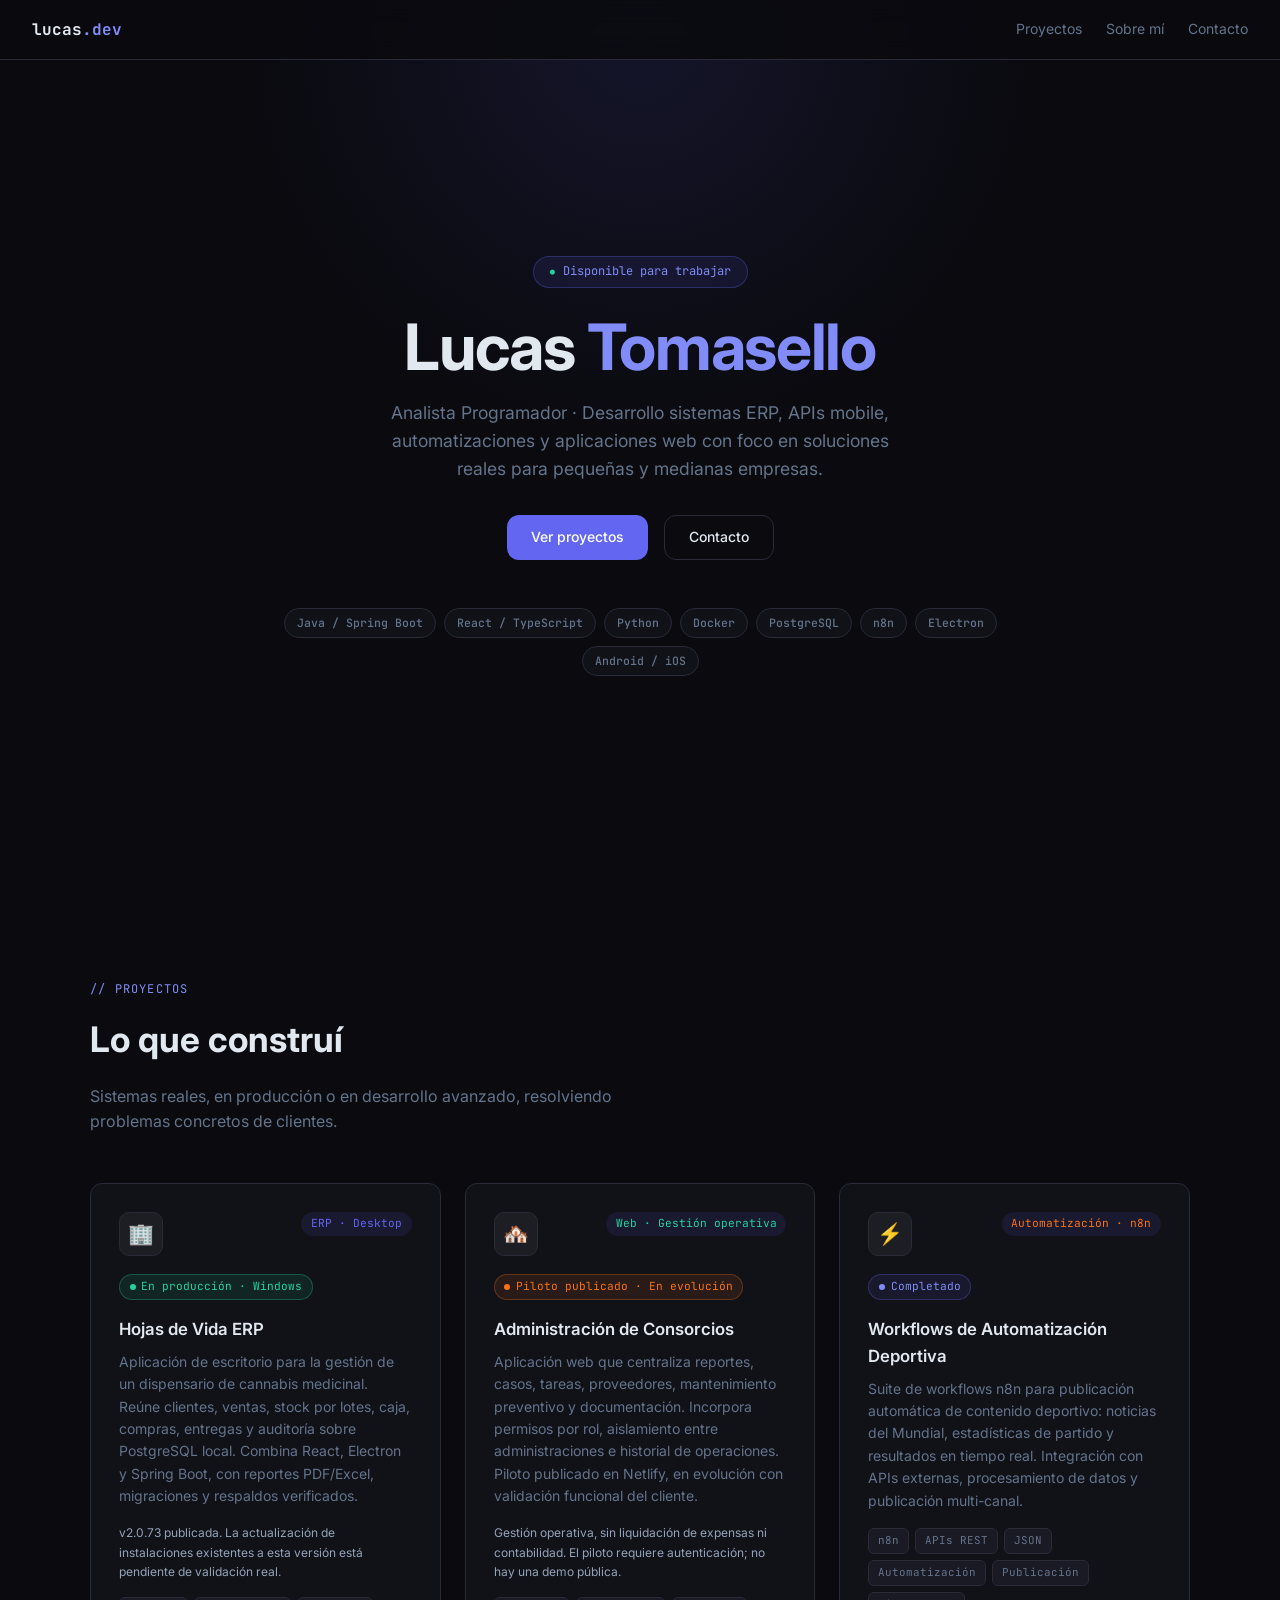
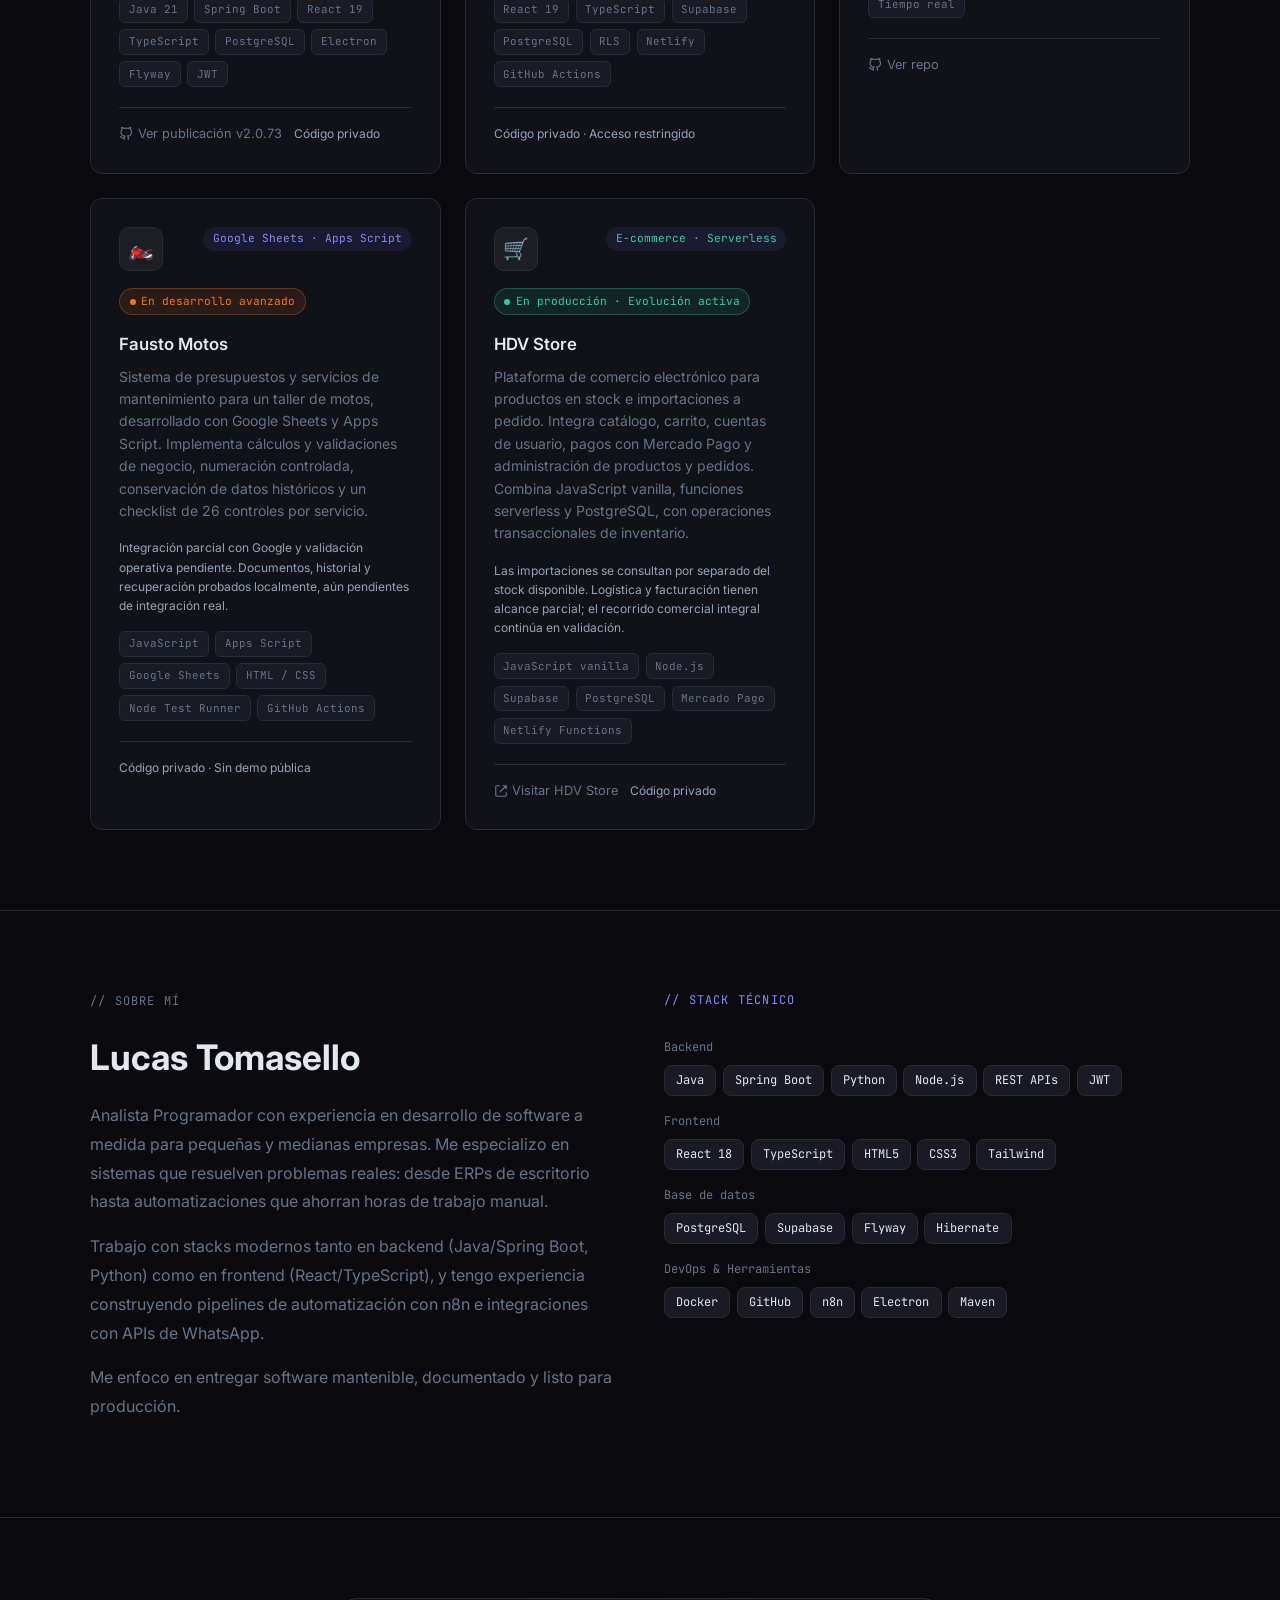
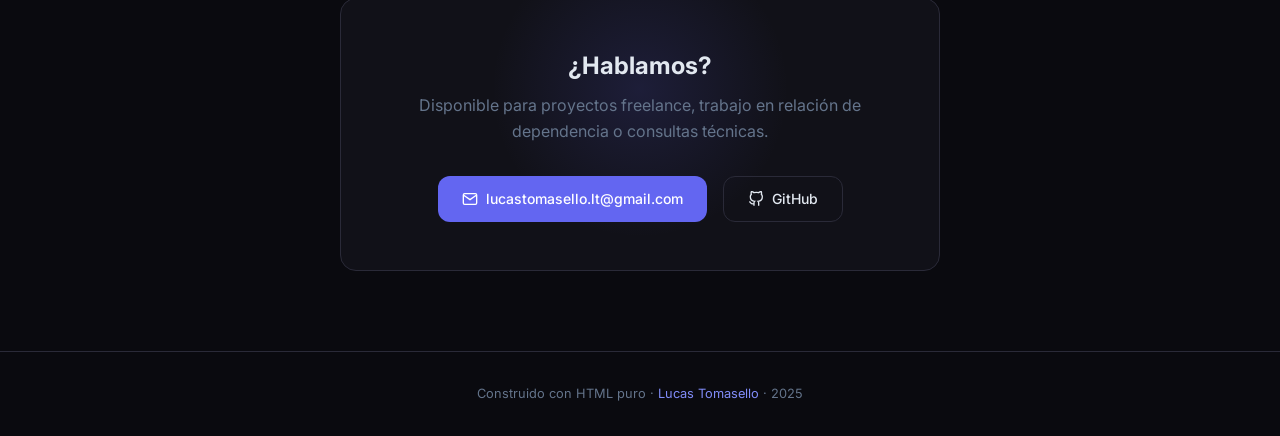
==== index.html @ 6bb8de5a "Conserva el formato de finales de línea del portfolio" ====
<!DOCTYPE html>
<html lang="es">
<head>
  <meta charset="UTF-8" />
  <meta name="viewport" content="width=device-width, initial-scale=1.0" />
  <title>Lucas Tomasello — Analista Programador</title>
  <link rel="preconnect" href="https://fonts.googleapis.com" />
  <link href="https://fonts.googleapis.com/css2?family=Inter:wght@300;400;500;600;700&family=JetBrains+Mono:wght@400;500&display=swap" rel="stylesheet" />
  <style>
    *, *::before, *::after { box-sizing: border-box; margin: 0; padding: 0; }

    :root {
      --bg: #0a0a0f;
      --bg2: #111118;
      --bg3: #1a1a24;
      --border: #2a2a38;
      --accent: #6366f1;
      --accent2: #818cf8;
      --green: #22d3a0;
      --orange: #f97316;
      --pink: #ec4899;
      --text: #e2e8f0;
      --muted: #64748b;
      --radius: 12px;
    }

    html { scroll-behavior: smooth; }

    body {
      font-family: 'Inter', sans-serif;
      background: var(--bg);
      color: var(--text);
      line-height: 1.6;
    }

    nav {
      position: fixed; top: 0; left: 0; right: 0; z-index: 100;
      background: rgba(10, 10, 15, 0.85);
      backdrop-filter: blur(12px);
      border-bottom: 1px solid var(--border);
      padding: 0 2rem;
      height: 60px;
      display: flex; align-items: center; justify-content: space-between;
    }
    .nav-logo { font-weight: 700; font-size: 1rem; color: var(--text); font-family: 'JetBrains Mono', monospace; }
    .nav-logo span { color: var(--accent2); }
    .nav-links { display: flex; gap: 1.5rem; }
    .nav-links a { color: var(--muted); text-decoration: none; font-size: 0.875rem; transition: color .2s; }
    .nav-links a:hover { color: var(--text); }

    .hero {
      min-height: 100vh;
      display: flex; align-items: center; justify-content: center;
      padding: 6rem 2rem 4rem;
      position: relative; overflow: hidden;
    }
    .hero::before {
      content: '';
      position: absolute; top: -40%; left: 50%; transform: translateX(-50%);
      width: 800px; height: 800px;
      background: radial-gradient(circle, rgba(99,102,241,0.12) 0%, transparent 70%);
      pointer-events: none;
    }
    .hero-inner { max-width: 760px; text-align: center; position: relative; }
    .hero-badge {
      display: inline-flex; align-items: center; gap: .5rem;
      background: rgba(99,102,241,0.1); border: 1px solid rgba(99,102,241,0.3);
      padding: .35rem 1rem; border-radius: 99px;
      font-size: .75rem; color: var(--accent2); margin-bottom: 1.5rem;
      font-family: 'JetBrains Mono', monospace;
    }
    .hero-badge::before { content: '●'; color: var(--green); font-size: .5rem; }
    h1 { font-size: clamp(2.5rem, 6vw, 4rem); font-weight: 700; line-height: 1.1; letter-spacing: -0.02em; margin-bottom: 1rem; }
    h1 span { color: var(--accent2); }
    .hero-desc { font-size: 1.1rem; color: var(--muted); max-width: 520px; margin: 0 auto 2rem; }
    .hero-ctas { display: flex; gap: 1rem; justify-content: center; flex-wrap: wrap; }
    .btn {
      display: inline-flex; align-items: center; gap: .5rem;
      padding: .65rem 1.5rem; border-radius: var(--radius);
      font-size: .875rem; font-weight: 500;
      text-decoration: none; transition: all .2s; cursor: pointer; border: none;
    }
    .btn-primary { background: var(--accent); color: #fff; }
    .btn-primary:hover { background: var(--accent2); transform: translateY(-1px); }
    .btn-ghost { background: transparent; color: var(--text); border: 1px solid var(--border); }
    .btn-ghost:hover { border-color: var(--accent); color: var(--accent2); }

    .stack-row { display: flex; flex-wrap: wrap; gap: .5rem; justify-content: center; margin-top: 3rem; }
    .pill {
      padding: .3rem .75rem; border-radius: 99px; font-size: .72rem; font-weight: 500;
      font-family: 'JetBrains Mono', monospace; border: 1px solid var(--border);
      background: var(--bg2); color: var(--muted);
    }

    section { padding: 5rem 2rem; }
    .container { max-width: 1100px; margin: 0 auto; }
    .section-label {
      font-family: 'JetBrains Mono', monospace; font-size: .75rem; color: var(--accent2);
      letter-spacing: .1em; text-transform: uppercase; margin-bottom: .75rem;
    }
    .section-title { font-size: clamp(1.6rem, 3vw, 2.2rem); font-weight: 700; margin-bottom: 1rem; }
    .section-desc { color: var(--muted); max-width: 560px; margin-bottom: 3rem; }

    .projects-grid { display: grid; grid-template-columns: repeat(auto-fill, minmax(320px, 1fr)); gap: 1.5rem; }
    .card {
      background: var(--bg2); border: 1px solid var(--border); border-radius: var(--radius);
      padding: 1.75rem; transition: border-color .2s, transform .2s; position: relative; overflow: hidden;
    }
    .card::before {
      content: ''; position: absolute; top: 0; left: 0; right: 0; height: 2px;
      background: var(--card-color, var(--accent)); opacity: 0; transition: opacity .2s;
    }
    .card:hover { border-color: var(--card-color, var(--accent)); transform: translateY(-2px); }
    .card:hover::before { opacity: 1; }
    .card-header { display: flex; align-items: flex-start; justify-content: space-between; margin-bottom: 1rem; }
    .card-icon {
      width: 44px; height: 44px; border-radius: 10px; display: flex; align-items: center;
      justify-content: center; font-size: 1.3rem; background: rgba(255,255,255,0.05); border: 1px solid var(--border);
    }
    .card-type {
      font-size: .7rem; font-family: 'JetBrains Mono', monospace; color: var(--card-color, var(--accent2));
      background: rgba(99,102,241,0.1); padding: .2rem .6rem; border-radius: 99px;
    }
    .card h3 { font-size: 1.05rem; font-weight: 600; margin-bottom: .5rem; }
    .card p { color: var(--muted); font-size: .875rem; line-height: 1.6; margin-bottom: 1rem; }
    .card-tags { display: flex; flex-wrap: wrap; gap: .4rem; margin-bottom: 1.25rem; }
    .tag {
      font-size: .68rem; padding: .2rem .55rem; border-radius: 6px;
      background: var(--bg3); border: 1px solid var(--border); color: var(--muted); font-family: 'JetBrains Mono', monospace;
    }
    .card-footer { border-top: 1px solid var(--border); padding-top: 1rem; margin-top: auto; display: flex; gap: .75rem; }
    .card-link {
      font-size: .8rem; color: var(--muted); text-decoration: none;
      display: flex; align-items: center; gap: .3rem; transition: color .2s;
    }
    .card-link:hover { color: var(--accent2); }
    .card-link svg { width: 14px; height: 14px; }
    .card-note, .card p.card-note { color: #94a3b8; font-size: .75rem; }
    .card-footer { flex-wrap: wrap; }

    .status {
      display: inline-flex; align-items: center; gap: .35rem; font-size: .7rem;
      font-family: 'JetBrains Mono', monospace; padding: .2rem .6rem; border-radius: 99px; margin-bottom: 1rem;
    }
    .status-dot { width: 6px; height: 6px; border-radius: 50%; }
    .status-prod { background: rgba(34,211,160,0.1); color: var(--green); border: 1px solid rgba(34,211,160,0.3); }
    .status-prod .status-dot { background: var(--green); }
    .status-dev { background: rgba(249,115,22,0.1); color: var(--orange); border: 1px solid rgba(249,115,22,0.3); }
    .status-dev .status-dot { background: var(--orange); }
    .status-done { background: rgba(99,102,241,0.1); color: var(--accent2); border: 1px solid rgba(99,102,241,0.3); }
    .status-done .status-dot { background: var(--accent2); }

    .about-grid { display: grid; grid-template-columns: 1fr 1fr; gap: 3rem; align-items: start; }
    @media (max-width: 640px) { .about-grid { grid-template-columns: 1fr; } }
    .about-text p { color: var(--muted); margin-bottom: 1rem; line-height: 1.8; }
    .skills-list { display: flex; flex-direction: column; gap: 1rem; }
    .skill-group-title { font-size: .75rem; color: var(--muted); font-family: 'JetBrains Mono', monospace; margin-bottom: .5rem; }
    .skill-pills { display: flex; flex-wrap: wrap; gap: .4rem; }
    .skill-pill {
      padding: .3rem .7rem; border-radius: 8px; font-size: .75rem; font-family: 'JetBrains Mono', monospace;
      background: var(--bg3); border: 1px solid var(--border); color: var(--text);
    }

    .contact-box {
      background: var(--bg2); border: 1px solid var(--border); border-radius: 16px; padding: 3rem;
      text-align: center; max-width: 600px; margin: 0 auto; position: relative; overflow: hidden;
    }
    .contact-box::before {
      content: ''; position: absolute; top: -60px; left: 50%; transform: translateX(-50%);
      width: 300px; height: 300px; background: radial-gradient(circle, rgba(99,102,241,0.15) 0%, transparent 70%);
    }
    .contact-box h3 { font-size: 1.5rem; margin-bottom: .5rem; position: relative; }
    .contact-box p { color: var(--muted); margin-bottom: 2rem; position: relative; }
    .contact-links { display: flex; gap: 1rem; justify-content: center; flex-wrap: wrap; position: relative; }

    footer { border-top: 1px solid var(--border); padding: 2rem; text-align: center; color: var(--muted); font-size: .8rem; }
    footer span { color: var(--accent2); }
    .divider { border: none; border-top: 1px solid var(--border); }

    @media (max-width: 640px) {
      .nav-links { display: none; }
      .projects-grid { grid-template-columns: 1fr; }
    }
  </style>
</head>
<body>

<nav>
  <div class="nav-logo">lucas<span>.dev</span></div>
  <div class="nav-links">
    <a href="#proyectos">Proyectos</a>
    <a href="#sobre-mi">Sobre mí</a>
    <a href="#contacto">Contacto</a>
  </div>
</nav>

<section class="hero">
  <div class="hero-inner">
    <div class="hero-badge">Disponible para trabajar</div>
    <h1>Lucas <span>Tomasello</span></h1>
    <p class="hero-desc">
      Analista Programador · Desarrollo sistemas ERP, APIs mobile, automatizaciones y aplicaciones web con foco en soluciones reales para pequeñas y medianas empresas.
    </p>
    <div class="hero-ctas">
      <a href="#proyectos" class="btn btn-primary">Ver proyectos</a>
      <a href="#contacto" class="btn btn-ghost">Contacto</a>
    </div>
    <div class="stack-row">
      <span class="pill">Java / Spring Boot</span>
      <span class="pill">React / TypeScript</span>
      <span class="pill">Python</span>
      <span class="pill">Docker</span>
      <span class="pill">PostgreSQL</span>
      <span class="pill">n8n</span>
      <span class="pill">Electron</span>
      <span class="pill">Android / iOS</span>
    </div>
  </div>
</section>

<section id="proyectos">
  <div class="container">
    <p class="section-label">// proyectos</p>
    <h2 class="section-title">Lo que construí</h2>
    <p class="section-desc">Sistemas reales, en producción o en desarrollo avanzado, resolviendo problemas concretos de clientes.</p>

    <div class="projects-grid">

      <div class="card" style="--card-color: #6366f1;">
        <div class="card-header">
          <div class="card-icon">🏢</div>
          <span class="card-type">ERP · Desktop</span>
        </div>
        <span class="status status-prod"><span class="status-dot"></span>En producción · Windows</span>
        <h3>Hojas de Vida ERP</h3>
        <p>Aplicación de escritorio para la gestión de un dispensario de cannabis medicinal. Reúne clientes, ventas, stock por lotes, caja, compras, entregas y auditoría sobre PostgreSQL local. Combina React, Electron y Spring Boot, con reportes PDF/Excel, migraciones y respaldos verificados.</p>
        <p class="card-note">v2.0.73 publicada. La actualización de instalaciones existentes a esta versión está pendiente de validación real.</p>
        <div class="card-tags">
          <span class="tag">Java 21</span>
          <span class="tag">Spring Boot</span>
          <span class="tag">React 19</span>
          <span class="tag">TypeScript</span>
          <span class="tag">PostgreSQL</span>
          <span class="tag">Electron</span>
          <span class="tag">Flyway</span>
          <span class="tag">JWT</span>
        </div>
        <div class="card-footer">
          <a href="https://github.com/LucasT27/hdv-releases/releases/tag/v2.0.73" target="_blank" rel="noopener noreferrer" class="card-link" aria-label="Ver publicación v2.0.73 de Hojas de Vida ERP">
            <svg viewBox="0 0 24 24" fill="none" stroke="currentColor" stroke-width="2"><path d="M9 19c-5 1.5-5-2.5-7-3m14 6v-3.87a3.37 3.37 0 0 0-.94-2.61c3.14-.35 6.44-1.54 6.44-7A5.44 5.44 0 0 0 20 4.77 5.07 5.07 0 0 0 19.91 1S18.73.65 16 2.48a13.38 13.38 0 0 0-7 0C6.27.65 5.09 1 5.09 1A5.07 5.07 0 0 0 5 4.77a5.44 5.44 0 0 0-1.5 3.78c0 5.42 3.3 6.61 6.44 7A3.37 3.37 0 0 0 9 18.13V22"/></svg>
            Ver publicación v2.0.73
          </a>
          <span class="card-note">Código privado</span>
        </div>
      </div>

      <div class="card" style="--card-color: #22d3a0;">
        <div class="card-header">
          <div class="card-icon">🏘️</div>
          <span class="card-type">Web · Gestión operativa</span>
        </div>
        <span class="status status-dev"><span class="status-dot"></span>Piloto publicado · En evolución</span>
        <h3>Administración de Consorcios</h3>
        <p>Aplicación web que centraliza reportes, casos, tareas, proveedores, mantenimiento preventivo y documentación. Incorpora permisos por rol, aislamiento entre administraciones e historial de operaciones. Piloto publicado en Netlify, en evolución con validación funcional del cliente.</p>
        <p class="card-note">Gestión operativa, sin liquidación de expensas ni contabilidad. El piloto requiere autenticación; no hay una demo pública.</p>
        <div class="card-tags">
          <span class="tag">React 19</span>
          <span class="tag">TypeScript</span>
          <span class="tag">Supabase</span>
          <span class="tag">PostgreSQL</span>
          <span class="tag">RLS</span>
          <span class="tag">Netlify</span>
          <span class="tag">GitHub Actions</span>
        </div>
        <div class="card-footer">
          <span class="card-note">Código privado · Acceso restringido</span>
        </div>
      </div>

      <div class="card" style="--card-color: #f97316;">
        <div class="card-header">
          <div class="card-icon">⚡</div>
          <span class="card-type">Automatización · n8n</span>
        </div>
        <span class="status status-done"><span class="status-dot"></span>Completado</span>
        <h3>Workflows de Automatización Deportiva</h3>
        <p>Suite de workflows n8n para publicación automática de contenido deportivo: noticias del Mundial, estadísticas de partido y resultados en tiempo real. Integración con APIs externas, procesamiento de datos y publicación multi-canal.</p>
        <div class="card-tags">
          <span class="tag">n8n</span>
          <span class="tag">APIs REST</span>
          <span class="tag">JSON</span>
          <span class="tag">Automatización</span>
          <span class="tag">Publicación</span>
          <span class="tag">Tiempo real</span>
        </div>
        <div class="card-footer">
          <a href="https://github.com/LucasT27/n8n-automatizaciones" target="_blank" class="card-link">
            <svg viewBox="0 0 24 24" fill="none" stroke="currentColor" stroke-width="2"><path d="M9 19c-5 1.5-5-2.5-7-3m14 6v-3.87a3.37 3.37 0 0 0-.94-2.61c3.14-.35 6.44-1.54 6.44-7A5.44 5.44 0 0 0 20 4.77 5.07 5.07 0 0 0 19.91 1S18.73.65 16 2.48a13.38 13.38 0 0 0-7 0C6.27.65 5.09 1 5.09 1A5.07 5.07 0 0 0 5 4.77a5.44 5.44 0 0 0-1.5 3.78c0 5.42 3.3 6.61 6.44 7A3.37 3.37 0 0 0 9 18.13V22"/></svg>
            Ver repo
          </a>
        </div>
      </div>

      <div class="card" style="--card-color: #818cf8;">
        <div class="card-header">
          <div class="card-icon">🏍️</div>
          <span class="card-type">Google Sheets · Apps Script</span>
        </div>
        <span class="status status-dev"><span class="status-dot"></span>En desarrollo avanzado</span>
        <h3>Fausto Motos</h3>
        <p>Sistema de presupuestos y servicios de mantenimiento para un taller de motos, desarrollado con Google Sheets y Apps Script. Implementa cálculos y validaciones de negocio, numeración controlada, conservación de datos históricos y un checklist de 26 controles por servicio.</p>
        <p class="card-note">Integración parcial con Google y validación operativa pendiente. Documentos, historial y recuperación probados localmente, aún pendientes de integración real.</p>
        <div class="card-tags">
          <span class="tag">JavaScript</span>
          <span class="tag">Apps Script</span>
          <span class="tag">Google Sheets</span>
          <span class="tag">HTML / CSS</span>
          <span class="tag">Node Test Runner</span>
          <span class="tag">GitHub Actions</span>
        </div>
        <div class="card-footer">
          <span class="card-note">Código privado · Sin demo pública</span>
        </div>
      </div>

      <div class="card" style="--card-color: #22d3a0;">
        <div class="card-header">
          <div class="card-icon">🛒</div>
          <span class="card-type">E-commerce · Serverless</span>
        </div>
        <span class="status status-prod"><span class="status-dot"></span>En producción · Evolución activa</span>
        <h3>HDV Store</h3>
        <p>Plataforma de comercio electrónico para productos en stock e importaciones a pedido. Integra catálogo, carrito, cuentas de usuario, pagos con Mercado Pago y administración de productos y pedidos. Combina JavaScript vanilla, funciones serverless y PostgreSQL, con operaciones transaccionales de inventario.</p>
        <p class="card-note">Las importaciones se consultan por separado del stock disponible. Logística y facturación tienen alcance parcial; el recorrido comercial integral continúa en validación.</p>
        <div class="card-tags">
          <span class="tag">JavaScript vanilla</span>
          <span class="tag">Node.js</span>
          <span class="tag">Supabase</span>
          <span class="tag">PostgreSQL</span>
          <span class="tag">Mercado Pago</span>
          <span class="tag">Netlify Functions</span>
        </div>
        <div class="card-footer">
          <a href="https://hdvstore.com.ar/" target="_blank" rel="noopener noreferrer" class="card-link" aria-label="Visitar el sitio de HDV Store">
            <svg viewBox="0 0 24 24" fill="none" stroke="currentColor" stroke-width="2" aria-hidden="true"><path d="M15 3h6v6M10 14 21 3M21 14v5a2 2 0 0 1-2 2H5a2 2 0 0 1-2-2V5a2 2 0 0 1 2-2h5"/></svg>
            Visitar HDV Store
          </a>
          <span class="card-note">Código privado</span>
        </div>
      </div>

    </div>
  </div>
</section>

<hr class="divider" />

<section id="sobre-mi">
  <div class="container">
    <div class="about-grid">
      <div class="about-text">
        <p class="section-label">// sobre mí</p>
        <h2 class="section-title">Lucas Tomasello</h2>
        <p>Analista Programador con experiencia en desarrollo de software a medida para pequeñas y medianas empresas. Me especializo en sistemas que resuelven problemas reales: desde ERPs de escritorio hasta automatizaciones que ahorran horas de trabajo manual.</p>
        <p>Trabajo con stacks modernos tanto en backend (Java/Spring Boot, Python) como en frontend (React/TypeScript), y tengo experiencia construyendo pipelines de automatización con n8n e integraciones con APIs de WhatsApp.</p>
        <p>Me enfoco en entregar software mantenible, documentado y listo para producción.</p>
      </div>
      <div class="skills-list">
        <p class="section-label">// stack técnico</p>
        <div class="skill-group">
          <p class="skill-group-title">Backend</p>
          <div class="skill-pills">
            <span class="skill-pill">Java</span>
            <span class="skill-pill">Spring Boot</span>
            <span class="skill-pill">Python</span>
            <span class="skill-pill">Node.js</span>
            <span class="skill-pill">REST APIs</span>
            <span class="skill-pill">JWT</span>
          </div>
        </div>
        <div class="skill-group">
          <p class="skill-group-title">Frontend</p>
          <div class="skill-pills">
            <span class="skill-pill">React 18</span>
            <span class="skill-pill">TypeScript</span>
            <span class="skill-pill">HTML5</span>
            <span class="skill-pill">CSS3</span>
            <span class="skill-pill">Tailwind</span>
          </div>
        </div>
        <div class="skill-group">
          <p class="skill-group-title">Base de datos</p>
          <div class="skill-pills">
            <span class="skill-pill">PostgreSQL</span>
            <span class="skill-pill">Supabase</span>
            <span class="skill-pill">Flyway</span>
            <span class="skill-pill">Hibernate</span>
          </div>
        </div>
        <div class="skill-group">
          <p class="skill-group-title">DevOps & Herramientas</p>
          <div class="skill-pills">
            <span class="skill-pill">Docker</span>
            <span class="skill-pill">GitHub</span>
            <span class="skill-pill">n8n</span>
            <span class="skill-pill">Electron</span>
            <span class="skill-pill">Maven</span>
          </div>
        </div>
      </div>
    </div>
  </div>
</section>

<hr class="divider" />

<section id="contacto">
  <div class="container">
    <div class="contact-box">
      <h3>¿Hablamos?</h3>
      <p>Disponible para proyectos freelance, trabajo en relación de dependencia o consultas técnicas.</p>
      <div class="contact-links">
        <a href="mailto:lucastomasello.lt@gmail.com" class="btn btn-primary">
          <svg width="16" height="16" viewBox="0 0 24 24" fill="none" stroke="currentColor" stroke-width="2"><path d="M4 4h16c1.1 0 2 .9 2 2v12c0 1.1-.9 2-2 2H4c-1.1 0-2-.9-2-2V6c0-1.1.9-2 2-2z"/><polyline points="22,6 12,13 2,6"/></svg>
          lucastomasello.lt@gmail.com
        </a>
        <a href="https://github.com/LucasT27" target="_blank" class="btn btn-ghost">
          <svg width="16" height="16" viewBox="0 0 24 24" fill="none" stroke="currentColor" stroke-width="2"><path d="M9 19c-5 1.5-5-2.5-7-3m14 6v-3.87a3.37 3.37 0 0 0-.94-2.61c3.14-.35 6.44-1.54 6.44-7A5.44 5.44 0 0 0 20 4.77 5.07 5.07 0 0 0 19.91 1S18.73.65 16 2.48a13.38 13.38 0 0 0-7 0C6.27.65 5.09 1 5.09 1A5.07 5.07 0 0 0 5 4.77a5.44 5.44 0 0 0-1.5 3.78c0 5.42 3.3 6.61 6.44 7A3.37 3.37 0 0 0 9 18.13V22"/></svg>
          GitHub
        </a>
      </div>
    </div>
  </div>
</section>

<footer>
  <p>Construido con HTML puro · <span>Lucas Tomasello</span> · 2025</p>
</footer>

</body>
</html>
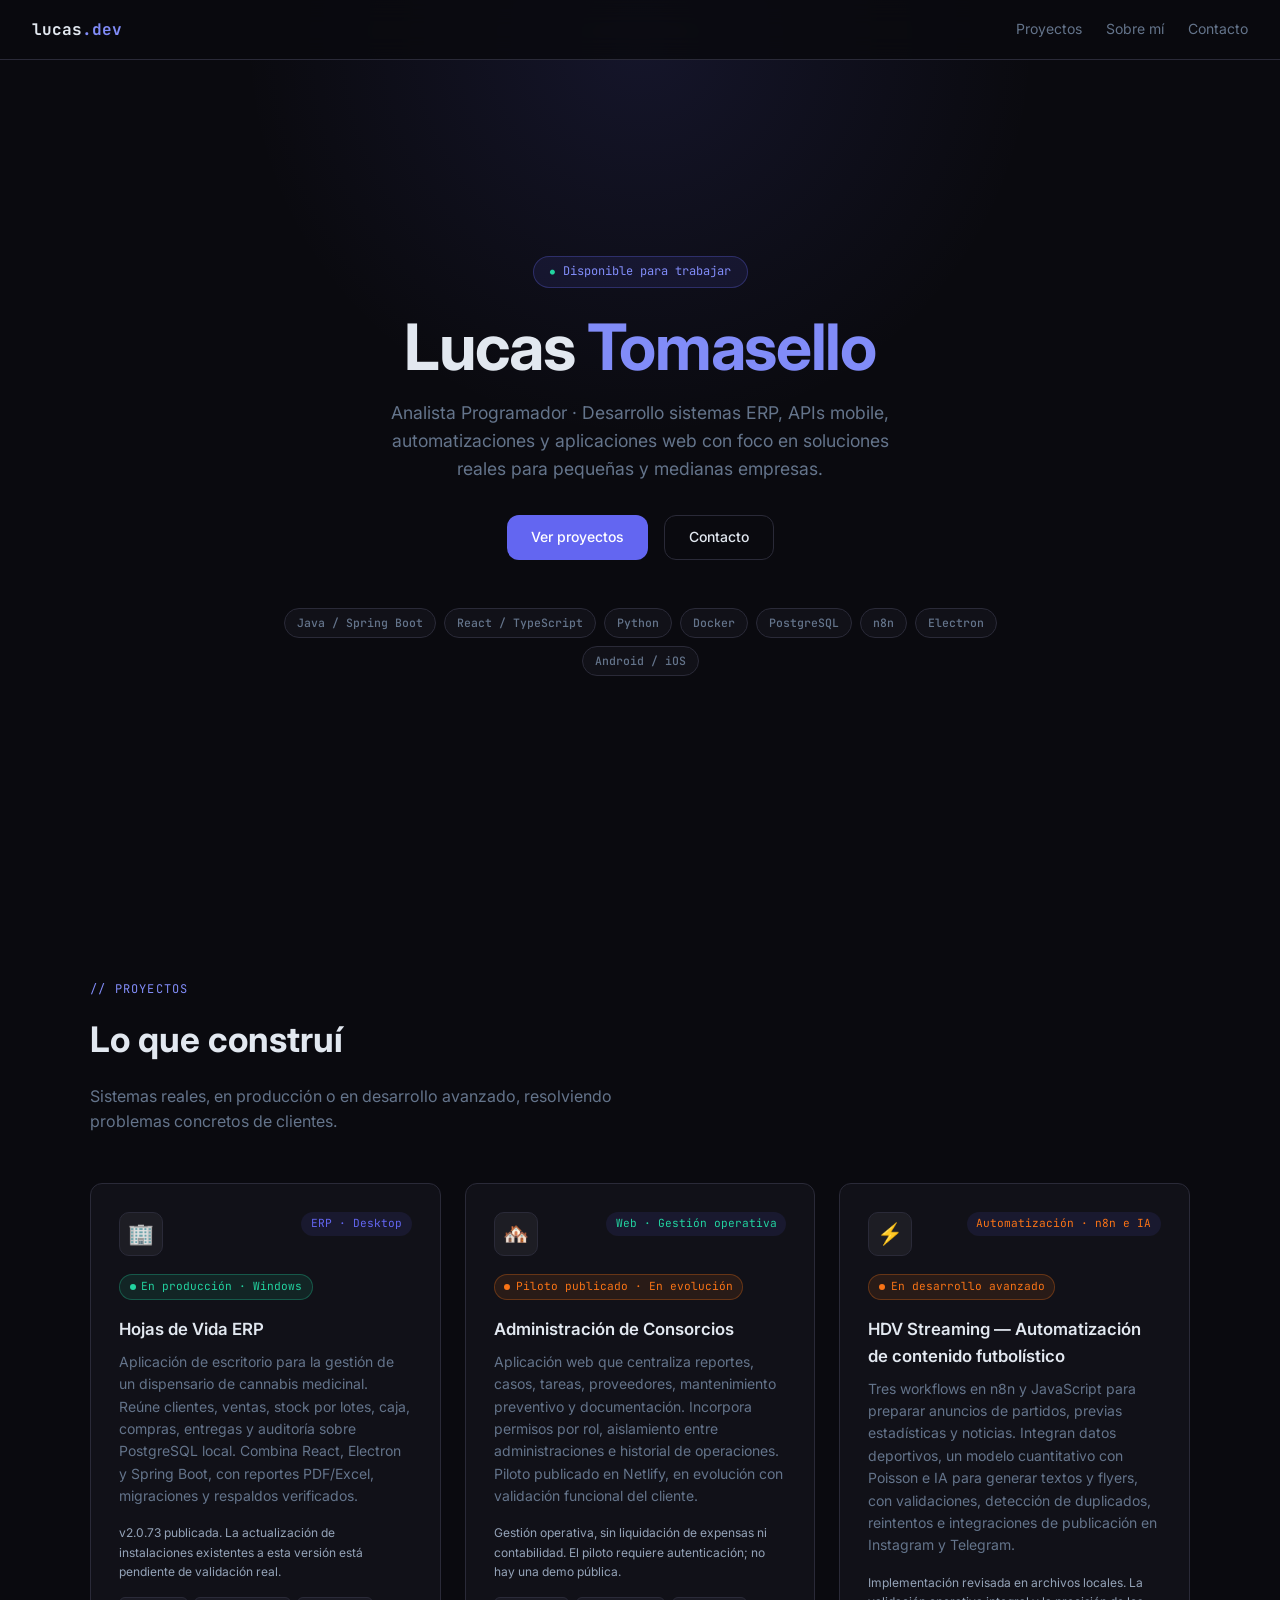
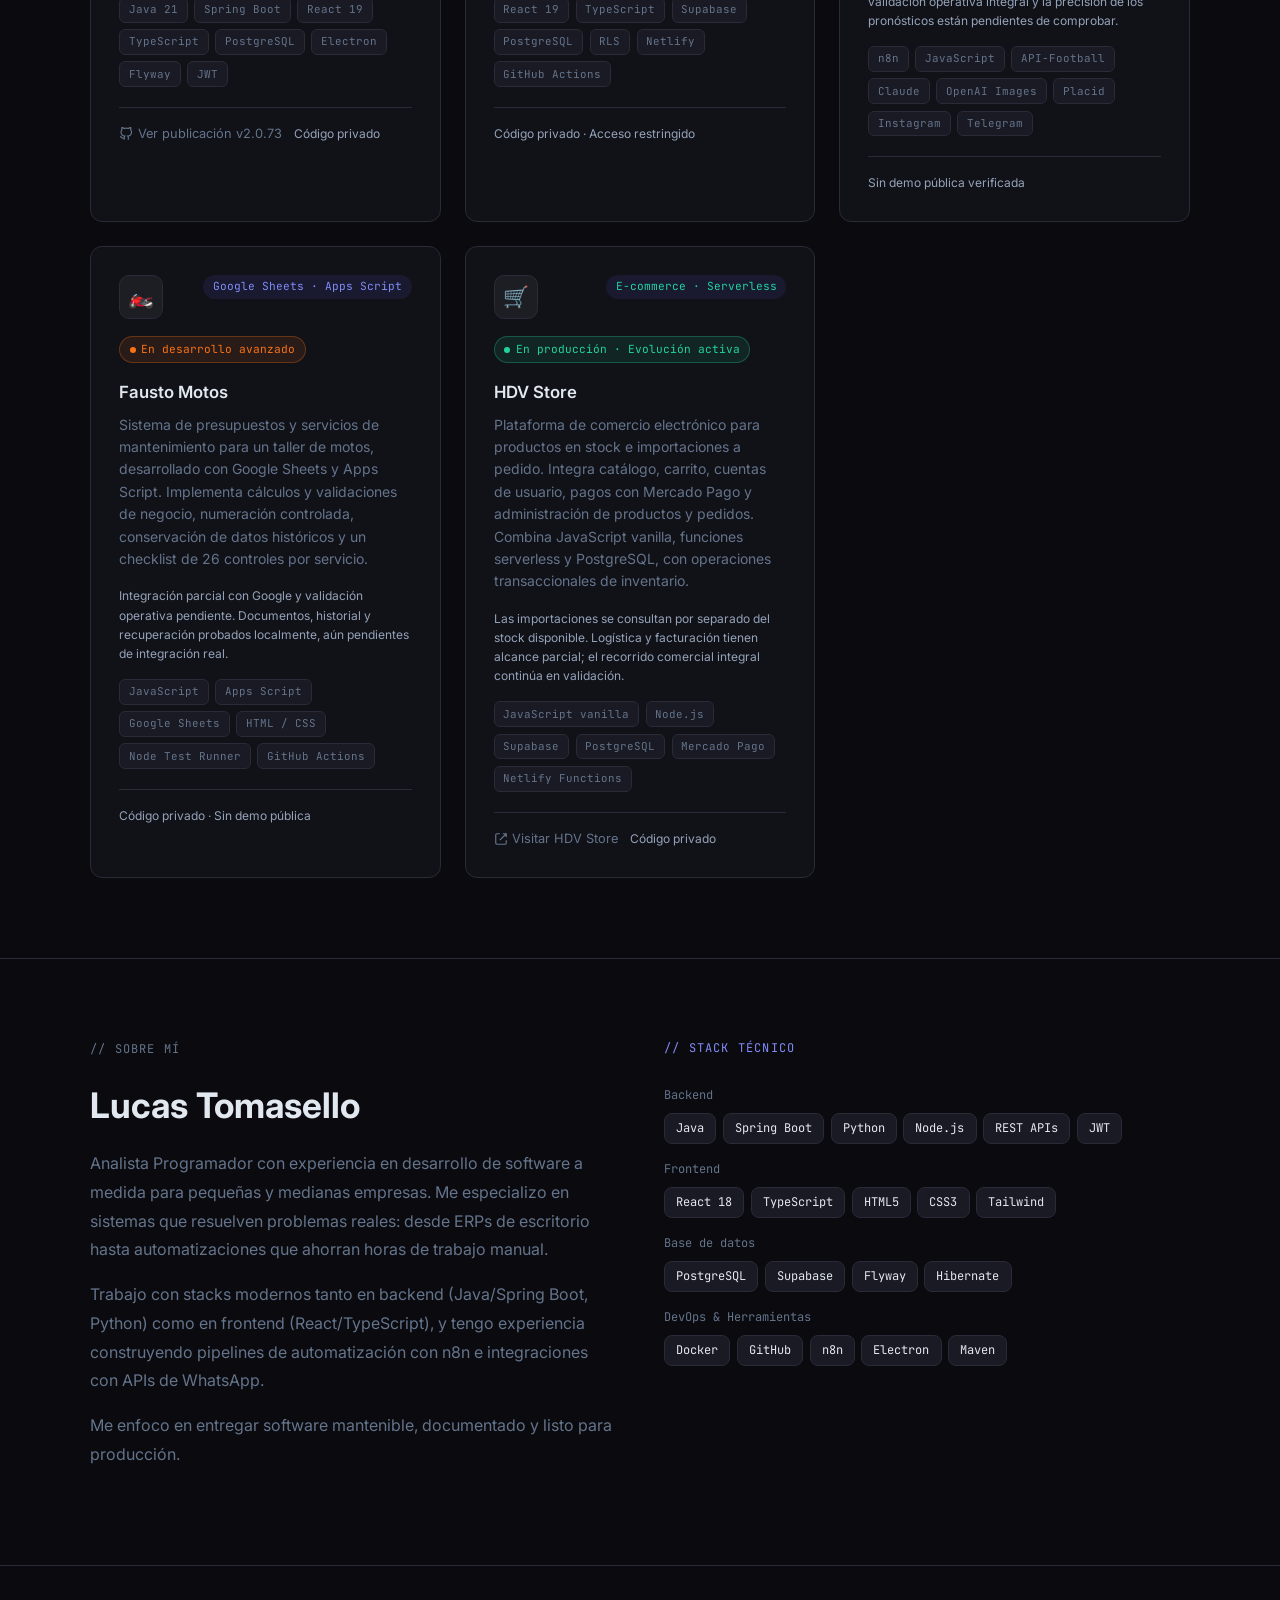
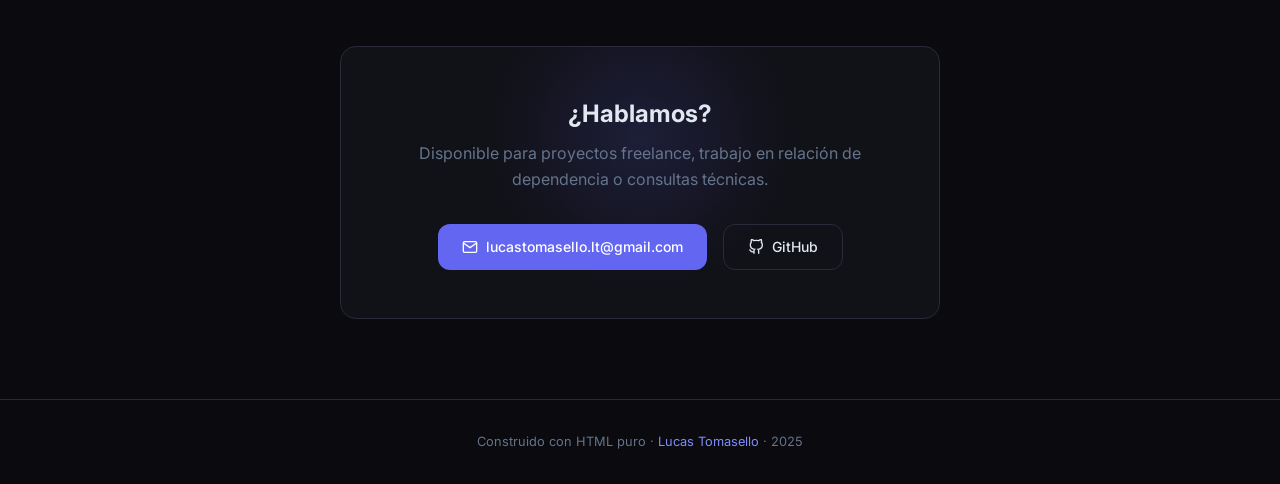
==== commit ece2bbf7: "Actualiza HDV Streaming con el informe de automatización n8n" ====
--- a/index.html
+++ b/index.html
@@ -280,24 +280,24 @@
       <div class="card" style="--card-color: #f97316;">
         <div class="card-header">
           <div class="card-icon">⚡</div>
-          <span class="card-type">Automatización · n8n</span>
-        </div>
-        <span class="status status-done"><span class="status-dot"></span>Completado</span>
-        <h3>Workflows de Automatización Deportiva</h3>
-        <p>Suite de workflows n8n para publicación automática de contenido deportivo: noticias del Mundial, estadísticas de partido y resultados en tiempo real. Integración con APIs externas, procesamiento de datos y publicación multi-canal.</p>
+          <span class="card-type">Automatización · n8n e IA</span>
+        </div>
+        <span class="status status-dev"><span class="status-dot"></span>En desarrollo avanzado</span>
+        <h3>HDV Streaming — Automatización de contenido futbolístico</h3>
+        <p>Tres workflows en n8n y JavaScript para preparar anuncios de partidos, previas estadísticas y noticias. Integran datos deportivos, un modelo cuantitativo con Poisson e IA para generar textos y flyers, con validaciones, detección de duplicados, reintentos e integraciones de publicación en Instagram y Telegram.</p>
+        <p class="card-note">Implementación revisada en archivos locales. La validación operativa integral y la precisión de los pronósticos están pendientes de comprobar.</p>
         <div class="card-tags">
           <span class="tag">n8n</span>
-          <span class="tag">APIs REST</span>
-          <span class="tag">JSON</span>
-          <span class="tag">Automatización</span>
-          <span class="tag">Publicación</span>
-          <span class="tag">Tiempo real</span>
+          <span class="tag">JavaScript</span>
+          <span class="tag">API-Football</span>
+          <span class="tag">Claude</span>
+          <span class="tag">OpenAI Images</span>
+          <span class="tag">Placid</span>
+          <span class="tag">Instagram</span>
+          <span class="tag">Telegram</span>
         </div>
         <div class="card-footer">
-          <a href="https://github.com/LucasT27/n8n-automatizaciones" target="_blank" class="card-link">
-            <svg viewBox="0 0 24 24" fill="none" stroke="currentColor" stroke-width="2"><path d="M9 19c-5 1.5-5-2.5-7-3m14 6v-3.87a3.37 3.37 0 0 0-.94-2.61c3.14-.35 6.44-1.54 6.44-7A5.44 5.44 0 0 0 20 4.77 5.07 5.07 0 0 0 19.91 1S18.73.65 16 2.48a13.38 13.38 0 0 0-7 0C6.27.65 5.09 1 5.09 1A5.07 5.07 0 0 0 5 4.77a5.44 5.44 0 0 0-1.5 3.78c0 5.42 3.3 6.61 6.44 7A3.37 3.37 0 0 0 9 18.13V22"/></svg>
-            Ver repo
-          </a>
+          <span class="card-note">Sin demo pública verificada</span>
         </div>
       </div>
 
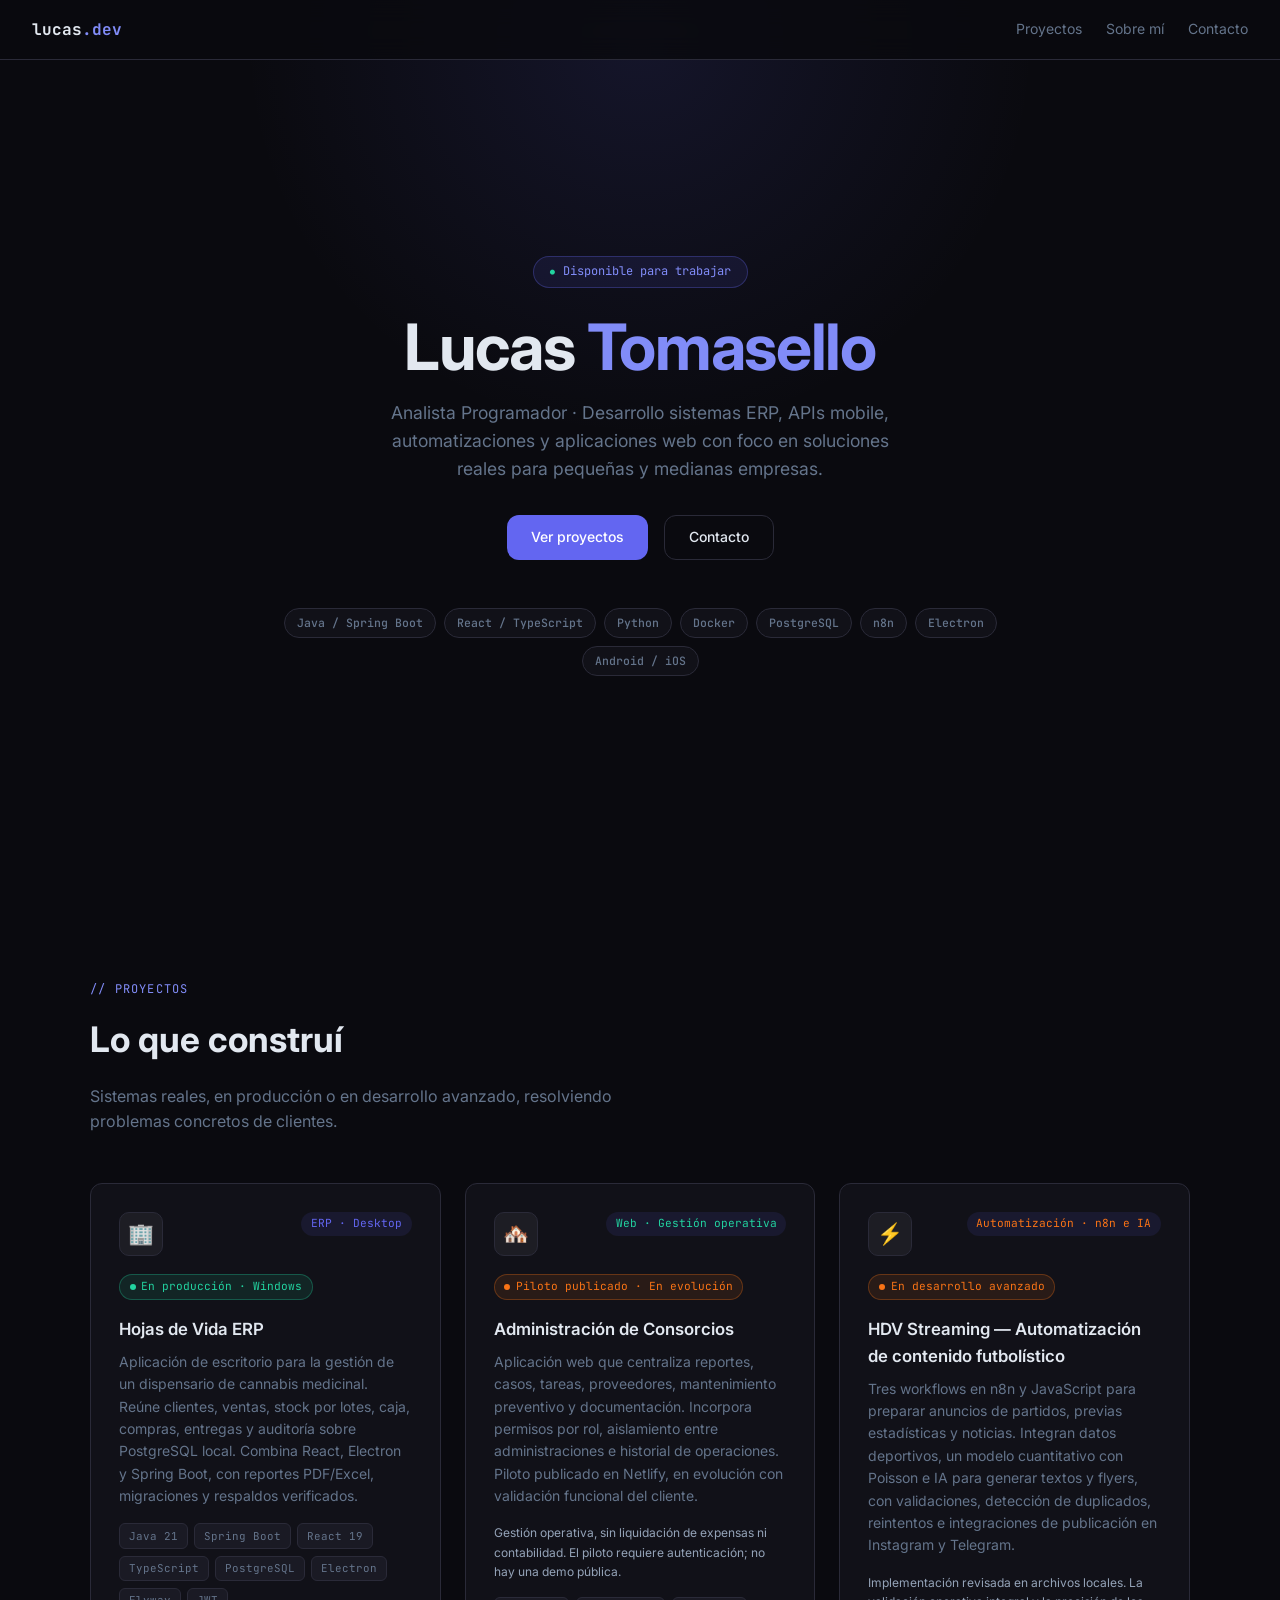
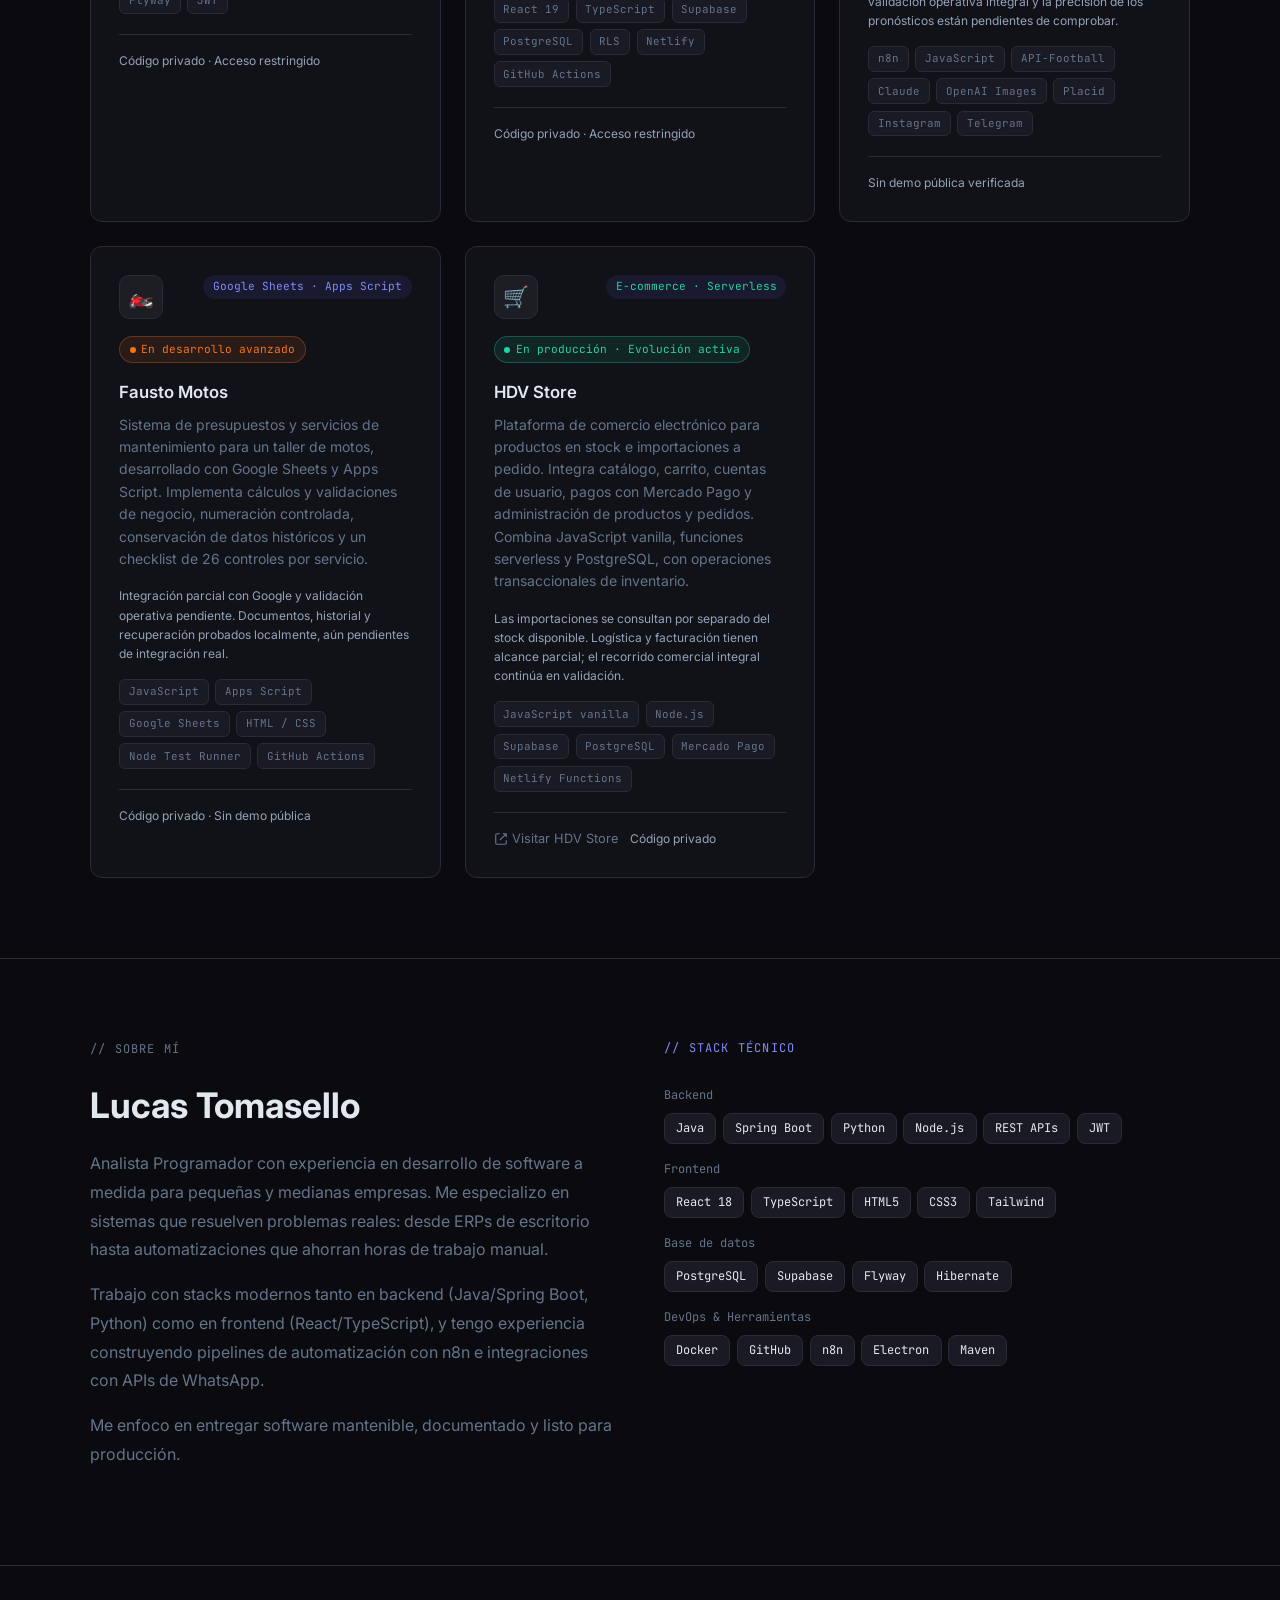
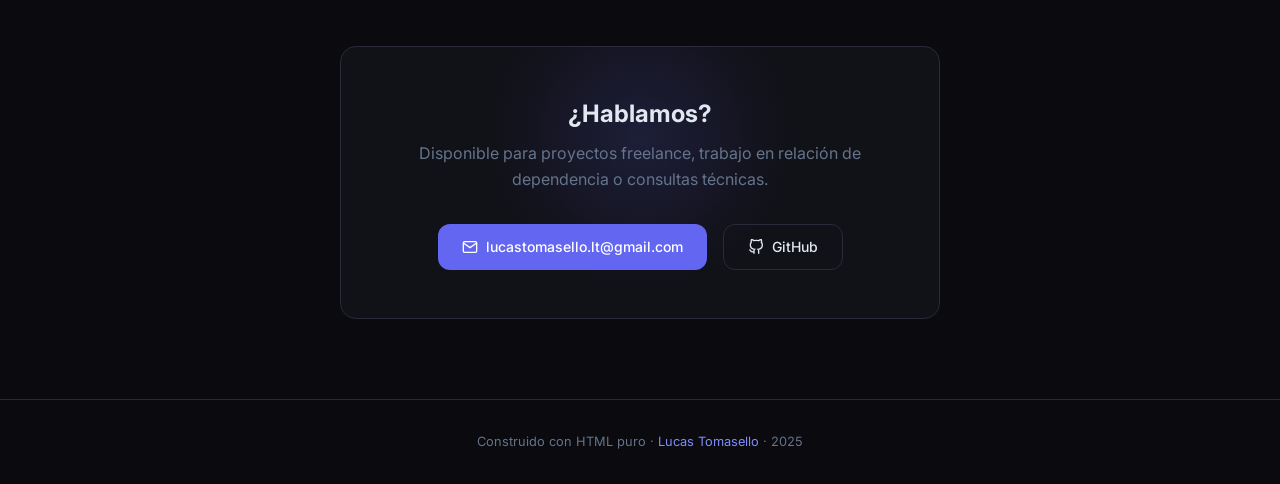
==== commit 2fce9204: "Retira el acceso público al instalador de Hojas de Vida del portfolio" ====
--- a/index.html
+++ b/index.html
@@ -234,7 +234,6 @@
         <span class="status status-prod"><span class="status-dot"></span>En producción · Windows</span>
         <h3>Hojas de Vida ERP</h3>
         <p>Aplicación de escritorio para la gestión de un dispensario de cannabis medicinal. Reúne clientes, ventas, stock por lotes, caja, compras, entregas y auditoría sobre PostgreSQL local. Combina React, Electron y Spring Boot, con reportes PDF/Excel, migraciones y respaldos verificados.</p>
-        <p class="card-note">v2.0.73 publicada. La actualización de instalaciones existentes a esta versión está pendiente de validación real.</p>
         <div class="card-tags">
           <span class="tag">Java 21</span>
           <span class="tag">Spring Boot</span>
@@ -246,11 +245,7 @@
           <span class="tag">JWT</span>
         </div>
         <div class="card-footer">
-          <a href="https://github.com/LucasT27/hdv-releases/releases/tag/v2.0.73" target="_blank" rel="noopener noreferrer" class="card-link" aria-label="Ver publicación v2.0.73 de Hojas de Vida ERP">
-            <svg viewBox="0 0 24 24" fill="none" stroke="currentColor" stroke-width="2"><path d="M9 19c-5 1.5-5-2.5-7-3m14 6v-3.87a3.37 3.37 0 0 0-.94-2.61c3.14-.35 6.44-1.54 6.44-7A5.44 5.44 0 0 0 20 4.77 5.07 5.07 0 0 0 19.91 1S18.73.65 16 2.48a13.38 13.38 0 0 0-7 0C6.27.65 5.09 1 5.09 1A5.07 5.07 0 0 0 5 4.77a5.44 5.44 0 0 0-1.5 3.78c0 5.42 3.3 6.61 6.44 7A3.37 3.37 0 0 0 9 18.13V22"/></svg>
-            Ver publicación v2.0.73
-          </a>
-          <span class="card-note">Código privado</span>
+          <span class="card-note">Código privado · Acceso restringido</span>
         </div>
       </div>
 
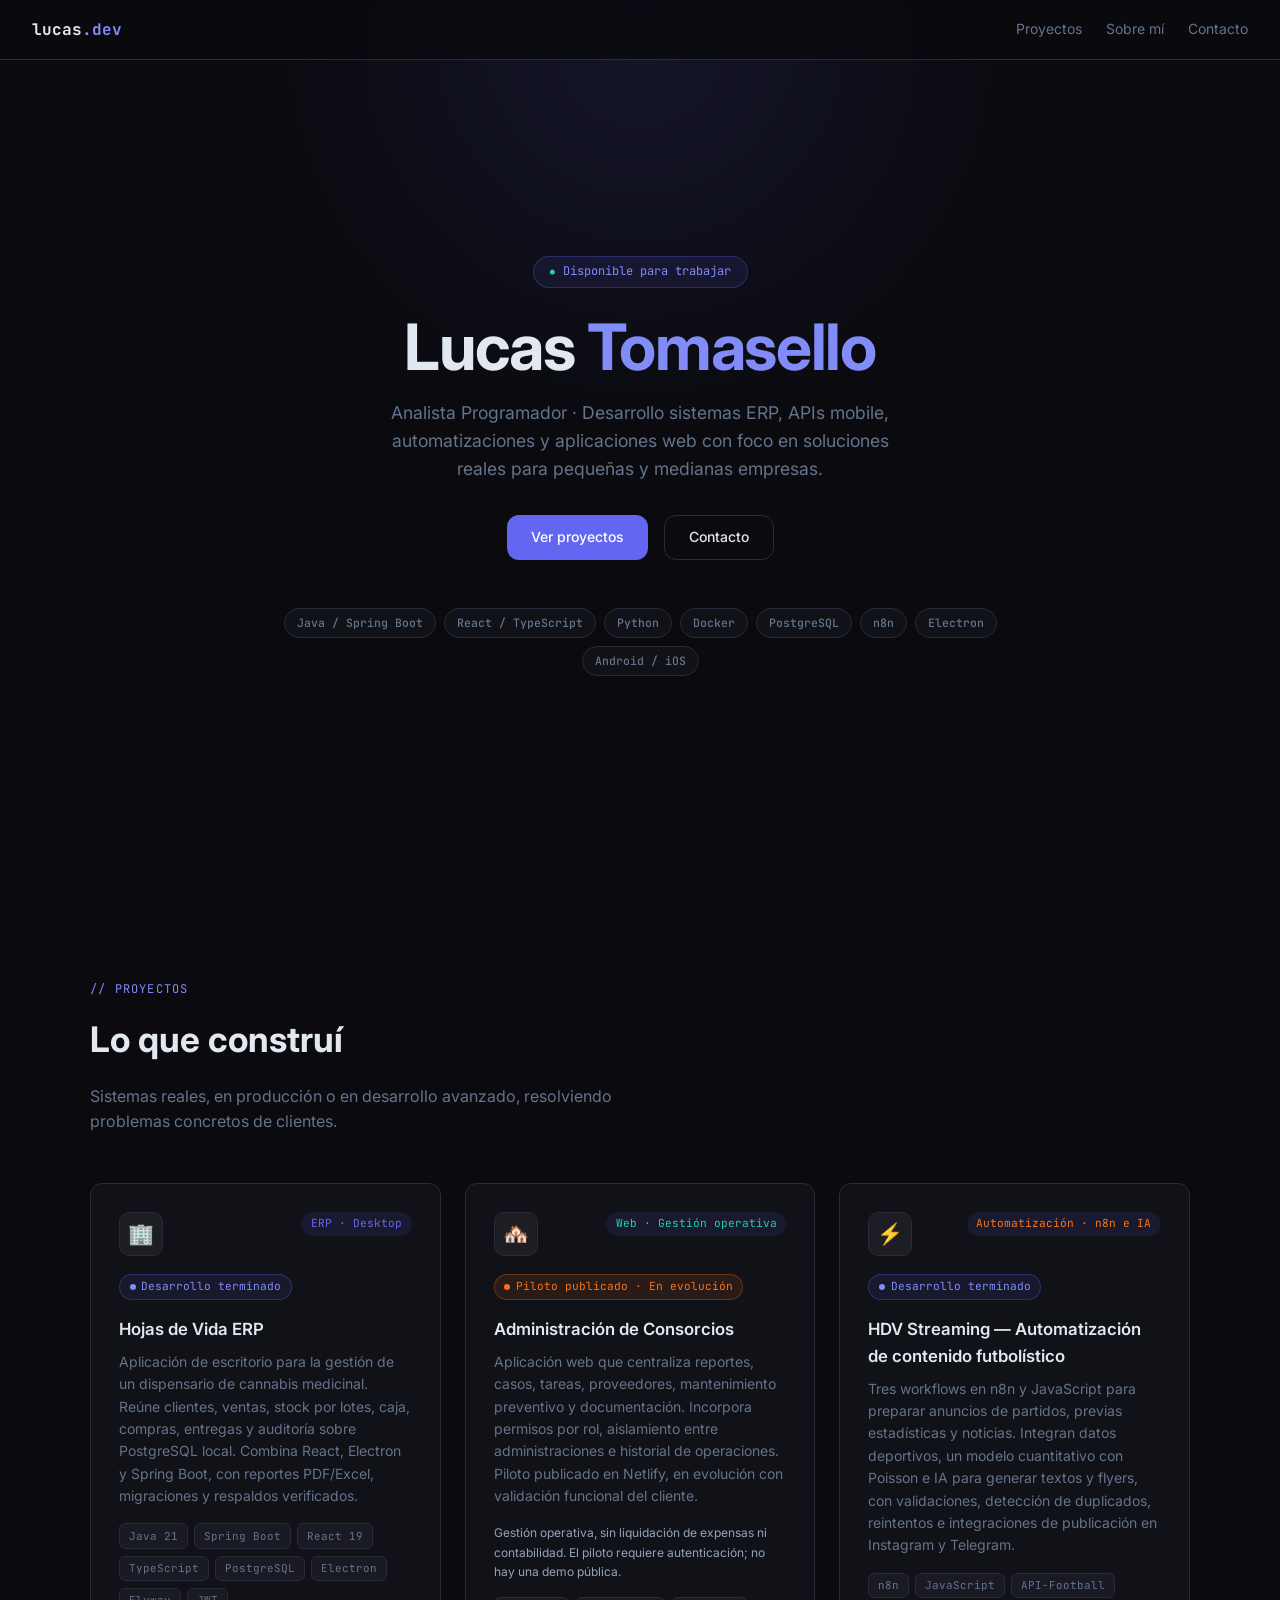
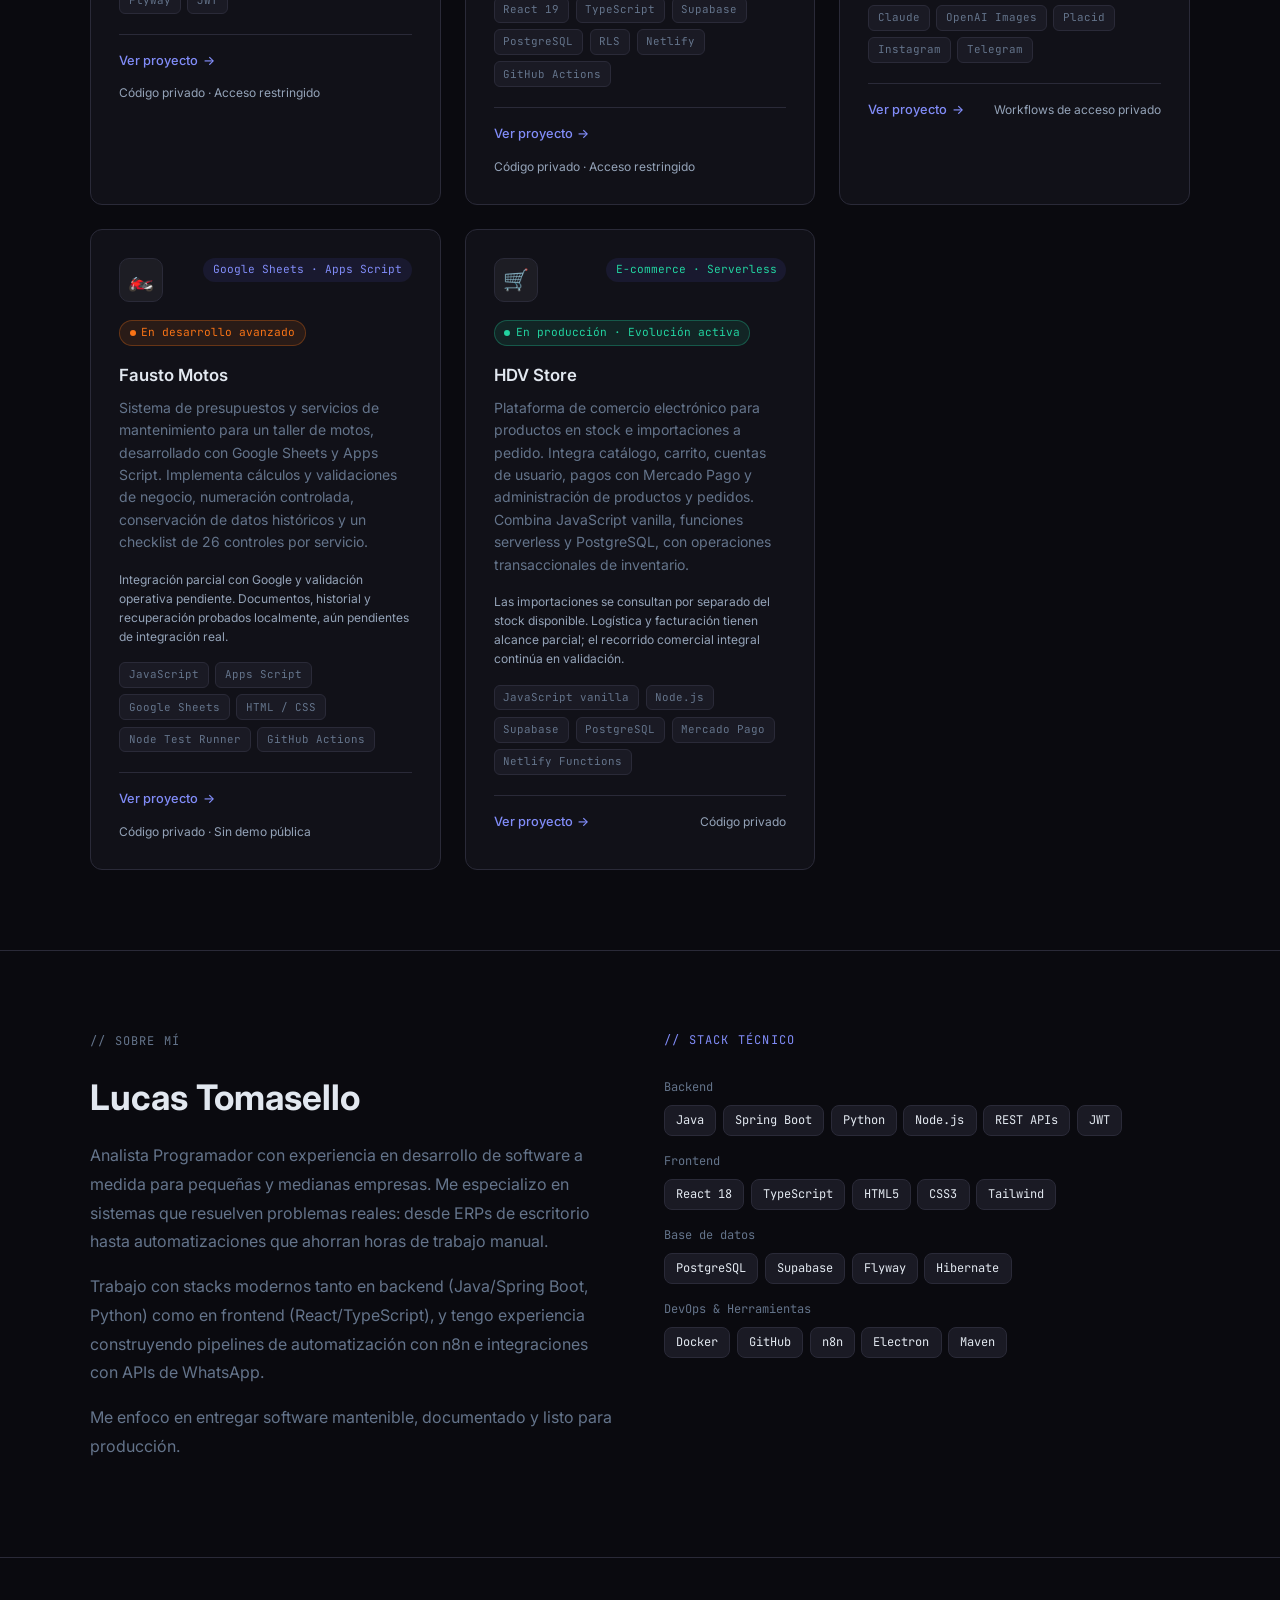
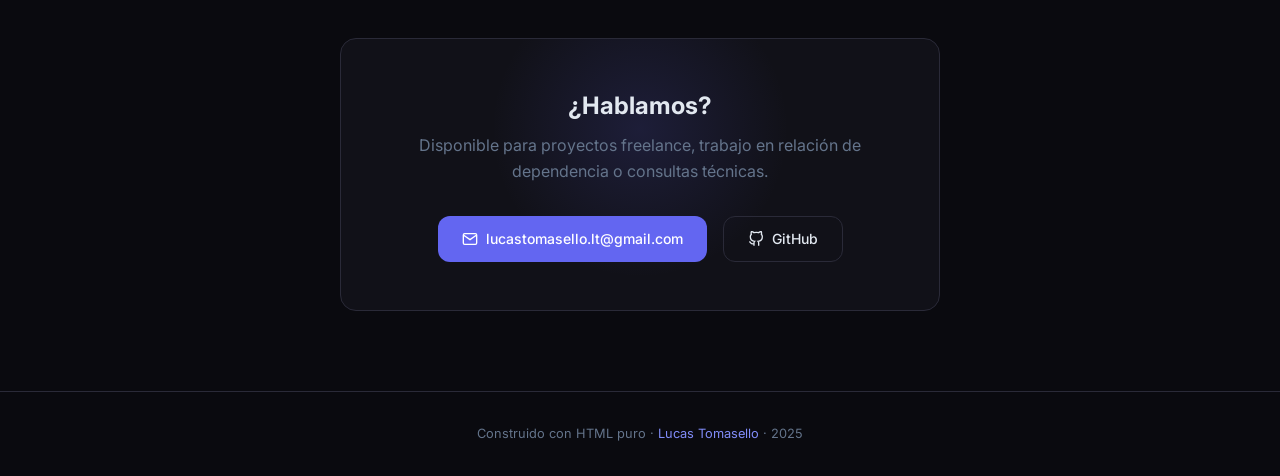
==== commit 66710ab8: "Agrega páginas de proyecto con arquitectura y actualiza desarrollos terminados" ====
--- a/index.html
+++ b/index.html
@@ -122,6 +122,9 @@
       background: rgba(99,102,241,0.1); padding: .2rem .6rem; border-radius: 99px;
     }
     .card h3 { font-size: 1.05rem; font-weight: 600; margin-bottom: .5rem; }
+    .card h3 a { color: inherit; text-decoration: none; }
+    .card h3 a:hover { color: var(--accent2); }
+    a:focus-visible { outline: 2px solid var(--accent2); outline-offset: 4px; }
     .card p { color: var(--muted); font-size: .875rem; line-height: 1.6; margin-bottom: 1rem; }
     .card-tags { display: flex; flex-wrap: wrap; gap: .4rem; margin-bottom: 1.25rem; }
     .tag {
@@ -136,7 +139,8 @@
     .card-link:hover { color: var(--accent2); }
     .card-link svg { width: 14px; height: 14px; }
     .card-note, .card p.card-note { color: #94a3b8; font-size: .75rem; }
-    .card-footer { flex-wrap: wrap; }
+    .card-footer { flex-wrap: wrap; align-items: center; justify-content: space-between; }
+    .card-footer .card-link { color: var(--accent2); font-weight: 500; }
 
     .status {
       display: inline-flex; align-items: center; gap: .35rem; font-size: .7rem;
@@ -231,8 +235,8 @@
           <div class="card-icon">🏢</div>
           <span class="card-type">ERP · Desktop</span>
         </div>
-        <span class="status status-prod"><span class="status-dot"></span>En producción · Windows</span>
-        <h3>Hojas de Vida ERP</h3>
+        <span class="status status-done"><span class="status-dot"></span>Desarrollo terminado</span>
+        <h3><a href="proyectos/hojas-de-vida-erp.html">Hojas de Vida ERP</a></h3>
         <p>Aplicación de escritorio para la gestión de un dispensario de cannabis medicinal. Reúne clientes, ventas, stock por lotes, caja, compras, entregas y auditoría sobre PostgreSQL local. Combina React, Electron y Spring Boot, con reportes PDF/Excel, migraciones y respaldos verificados.</p>
         <div class="card-tags">
           <span class="tag">Java 21</span>
@@ -245,6 +249,7 @@
           <span class="tag">JWT</span>
         </div>
         <div class="card-footer">
+          <a href="proyectos/hojas-de-vida-erp.html" class="card-link" aria-label="Ver proyecto Hojas de Vida ERP">Ver proyecto <span aria-hidden="true">→</span></a>
           <span class="card-note">Código privado · Acceso restringido</span>
         </div>
       </div>
@@ -255,7 +260,7 @@
           <span class="card-type">Web · Gestión operativa</span>
         </div>
         <span class="status status-dev"><span class="status-dot"></span>Piloto publicado · En evolución</span>
-        <h3>Administración de Consorcios</h3>
+        <h3><a href="proyectos/administracion-consorcios.html">Administración de Consorcios</a></h3>
         <p>Aplicación web que centraliza reportes, casos, tareas, proveedores, mantenimiento preventivo y documentación. Incorpora permisos por rol, aislamiento entre administraciones e historial de operaciones. Piloto publicado en Netlify, en evolución con validación funcional del cliente.</p>
         <p class="card-note">Gestión operativa, sin liquidación de expensas ni contabilidad. El piloto requiere autenticación; no hay una demo pública.</p>
         <div class="card-tags">
@@ -268,6 +273,7 @@
           <span class="tag">GitHub Actions</span>
         </div>
         <div class="card-footer">
+          <a href="proyectos/administracion-consorcios.html" class="card-link" aria-label="Ver proyecto Administración de Consorcios">Ver proyecto <span aria-hidden="true">→</span></a>
           <span class="card-note">Código privado · Acceso restringido</span>
         </div>
       </div>
@@ -277,10 +283,9 @@
           <div class="card-icon">⚡</div>
           <span class="card-type">Automatización · n8n e IA</span>
         </div>
-        <span class="status status-dev"><span class="status-dot"></span>En desarrollo avanzado</span>
-        <h3>HDV Streaming — Automatización de contenido futbolístico</h3>
+        <span class="status status-done"><span class="status-dot"></span>Desarrollo terminado</span>
+        <h3><a href="proyectos/hdv-streaming.html">HDV Streaming — Automatización de contenido futbolístico</a></h3>
         <p>Tres workflows en n8n y JavaScript para preparar anuncios de partidos, previas estadísticas y noticias. Integran datos deportivos, un modelo cuantitativo con Poisson e IA para generar textos y flyers, con validaciones, detección de duplicados, reintentos e integraciones de publicación en Instagram y Telegram.</p>
-        <p class="card-note">Implementación revisada en archivos locales. La validación operativa integral y la precisión de los pronósticos están pendientes de comprobar.</p>
         <div class="card-tags">
           <span class="tag">n8n</span>
           <span class="tag">JavaScript</span>
@@ -292,7 +297,8 @@
           <span class="tag">Telegram</span>
         </div>
         <div class="card-footer">
-          <span class="card-note">Sin demo pública verificada</span>
+          <a href="proyectos/hdv-streaming.html" class="card-link" aria-label="Ver proyecto HDV Streaming">Ver proyecto <span aria-hidden="true">→</span></a>
+          <span class="card-note">Workflows de acceso privado</span>
         </div>
       </div>
 
@@ -302,7 +308,7 @@
           <span class="card-type">Google Sheets · Apps Script</span>
         </div>
         <span class="status status-dev"><span class="status-dot"></span>En desarrollo avanzado</span>
-        <h3>Fausto Motos</h3>
+        <h3><a href="proyectos/fausto-motos.html">Fausto Motos</a></h3>
         <p>Sistema de presupuestos y servicios de mantenimiento para un taller de motos, desarrollado con Google Sheets y Apps Script. Implementa cálculos y validaciones de negocio, numeración controlada, conservación de datos históricos y un checklist de 26 controles por servicio.</p>
         <p class="card-note">Integración parcial con Google y validación operativa pendiente. Documentos, historial y recuperación probados localmente, aún pendientes de integración real.</p>
         <div class="card-tags">
@@ -314,6 +320,7 @@
           <span class="tag">GitHub Actions</span>
         </div>
         <div class="card-footer">
+          <a href="proyectos/fausto-motos.html" class="card-link" aria-label="Ver proyecto Fausto Motos">Ver proyecto <span aria-hidden="true">→</span></a>
           <span class="card-note">Código privado · Sin demo pública</span>
         </div>
       </div>
@@ -324,7 +331,7 @@
           <span class="card-type">E-commerce · Serverless</span>
         </div>
         <span class="status status-prod"><span class="status-dot"></span>En producción · Evolución activa</span>
-        <h3>HDV Store</h3>
+        <h3><a href="proyectos/hdv-store.html">HDV Store</a></h3>
         <p>Plataforma de comercio electrónico para productos en stock e importaciones a pedido. Integra catálogo, carrito, cuentas de usuario, pagos con Mercado Pago y administración de productos y pedidos. Combina JavaScript vanilla, funciones serverless y PostgreSQL, con operaciones transaccionales de inventario.</p>
         <p class="card-note">Las importaciones se consultan por separado del stock disponible. Logística y facturación tienen alcance parcial; el recorrido comercial integral continúa en validación.</p>
         <div class="card-tags">
@@ -336,10 +343,7 @@
           <span class="tag">Netlify Functions</span>
         </div>
         <div class="card-footer">
-          <a href="https://hdvstore.com.ar/" target="_blank" rel="noopener noreferrer" class="card-link" aria-label="Visitar el sitio de HDV Store">
-            <svg viewBox="0 0 24 24" fill="none" stroke="currentColor" stroke-width="2" aria-hidden="true"><path d="M15 3h6v6M10 14 21 3M21 14v5a2 2 0 0 1-2 2H5a2 2 0 0 1-2-2V5a2 2 0 0 1 2-2h5"/></svg>
-            Visitar HDV Store
-          </a>
+          <a href="proyectos/hdv-store.html" class="card-link" aria-label="Ver proyecto HDV Store">Ver proyecto <span aria-hidden="true">→</span></a>
           <span class="card-note">Código privado</span>
         </div>
       </div>
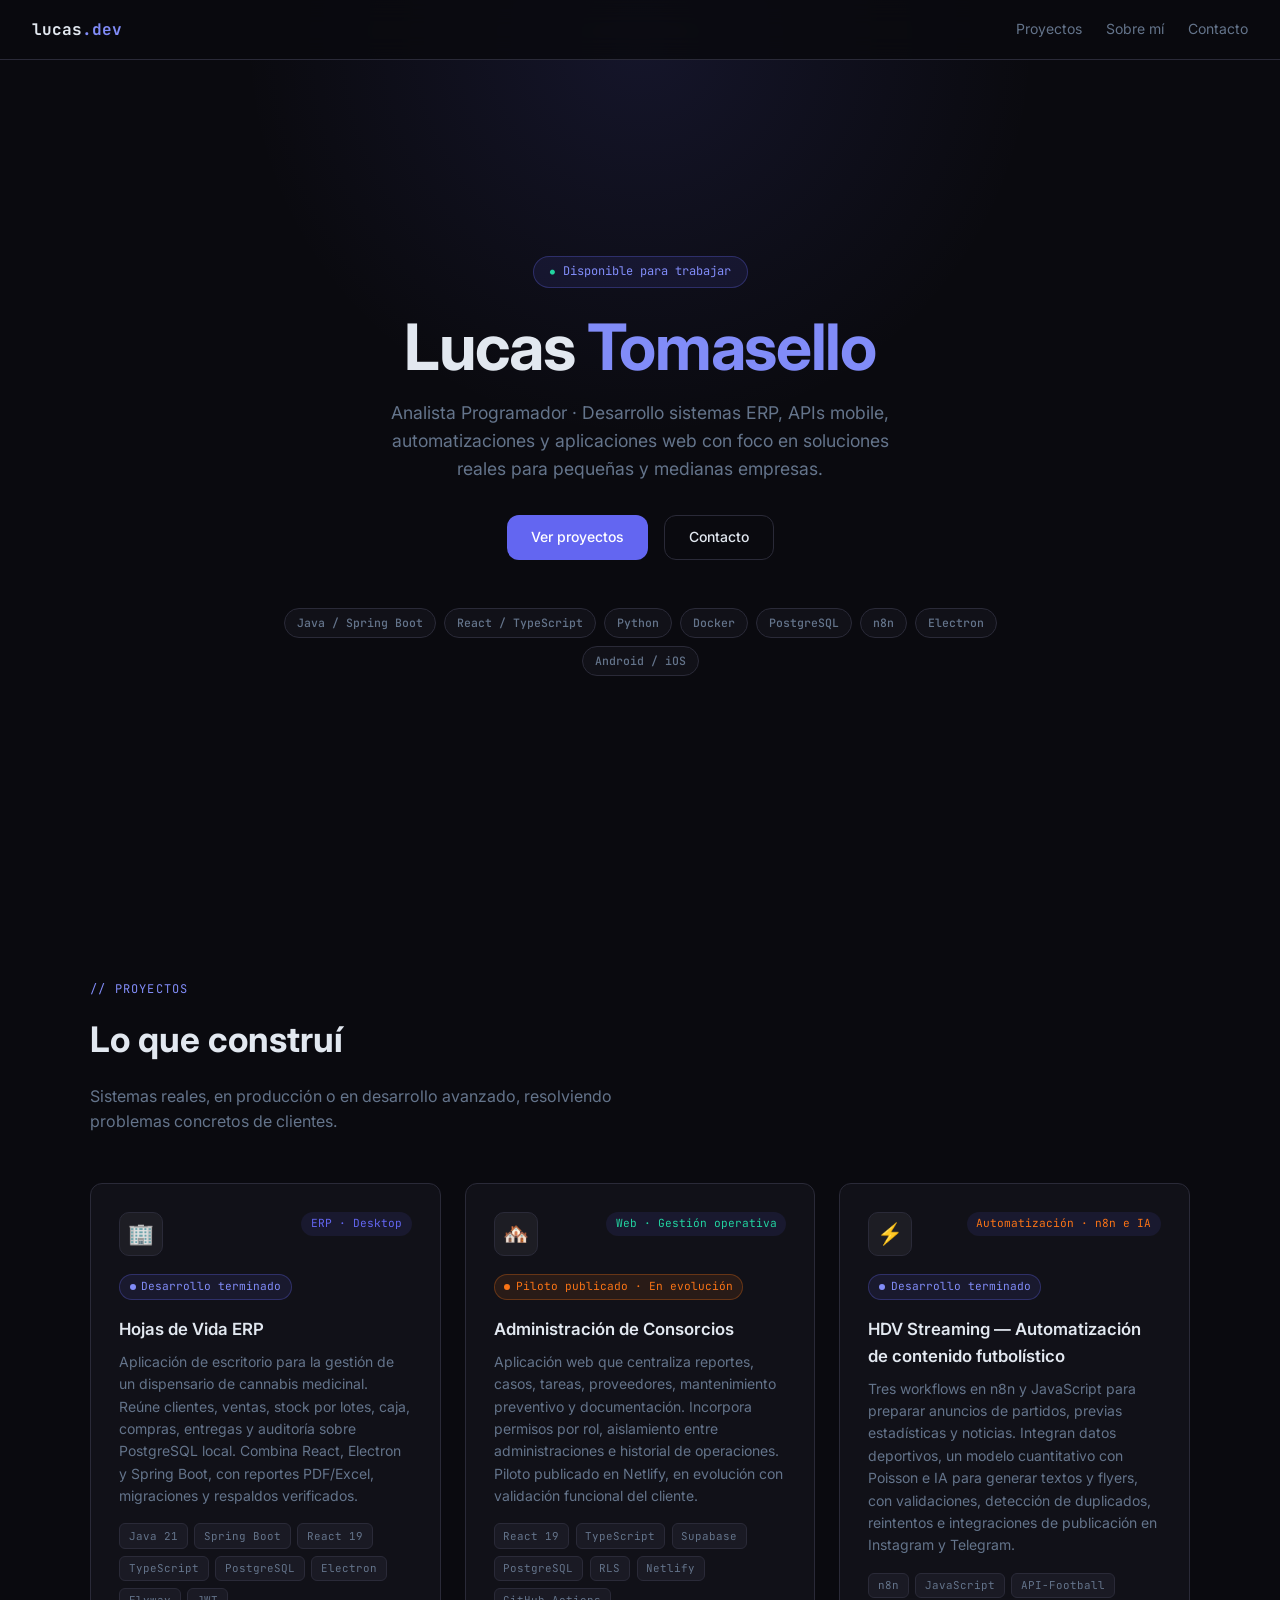
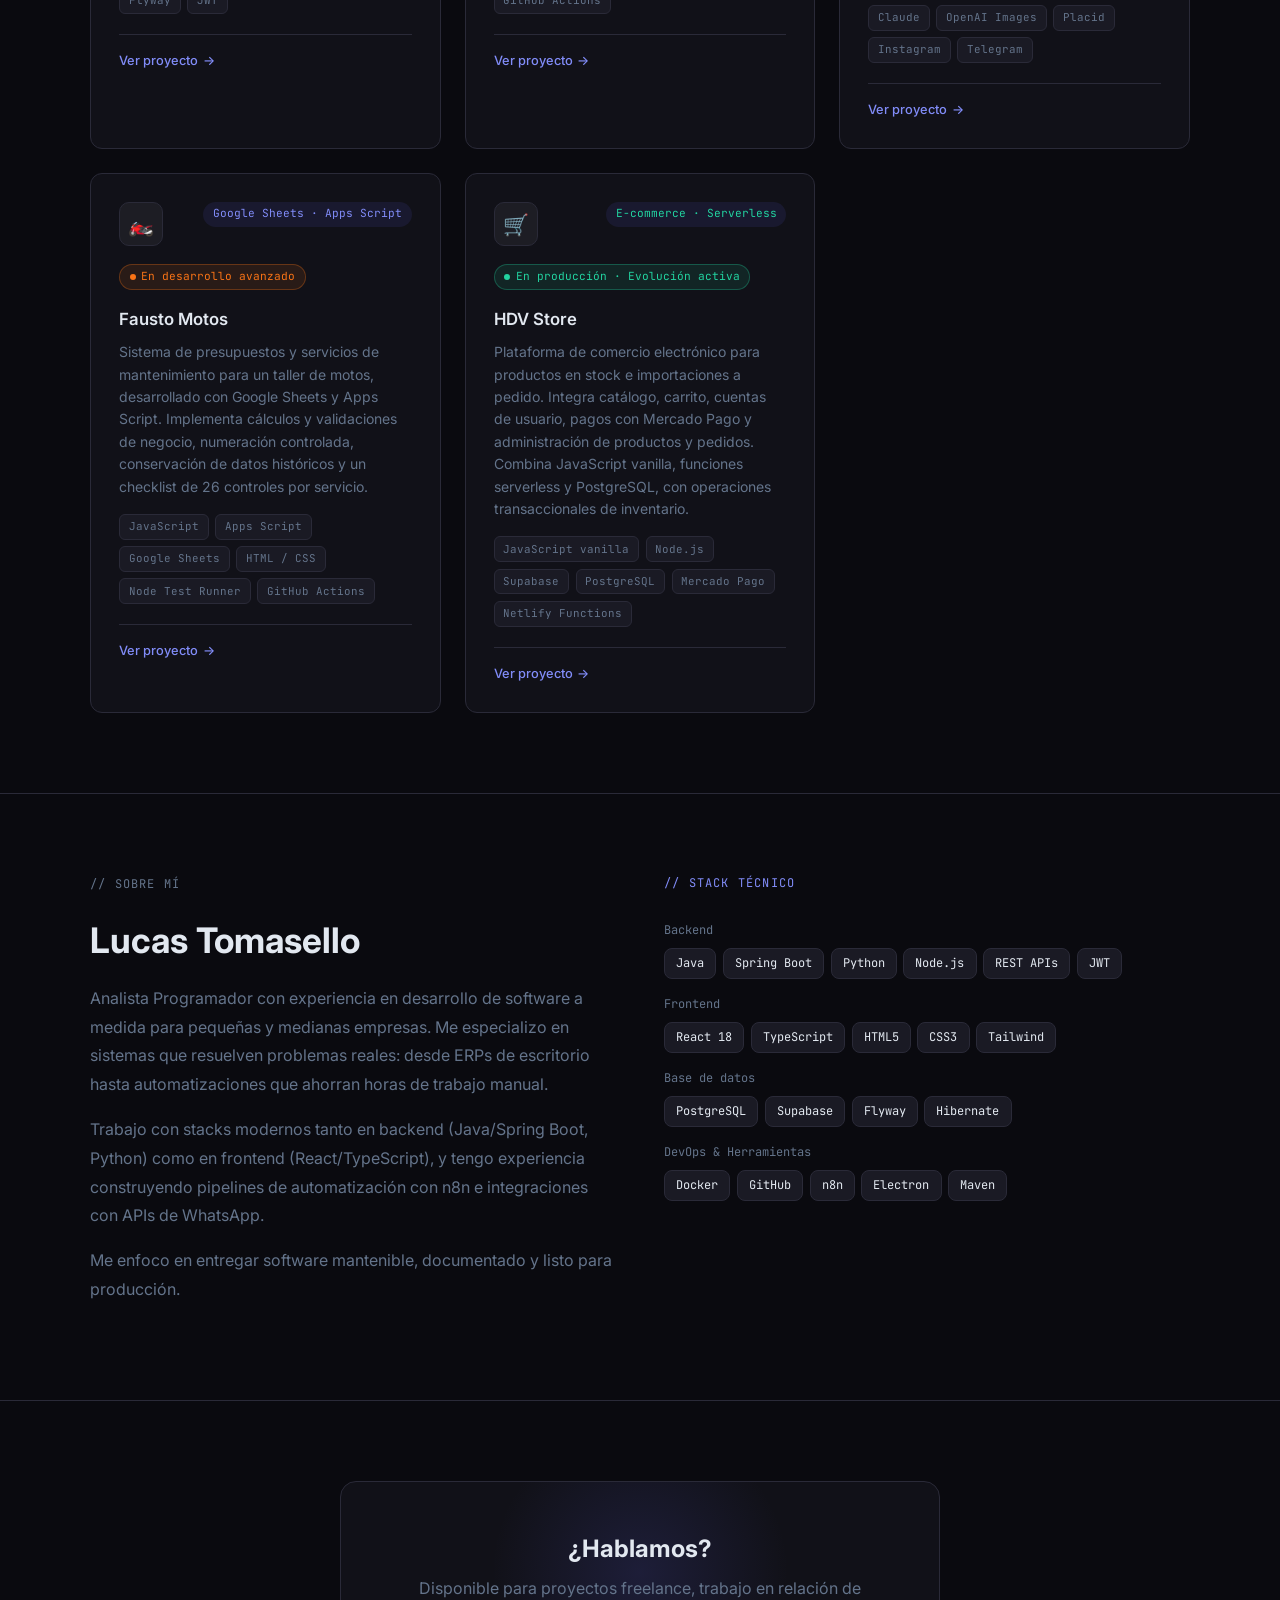
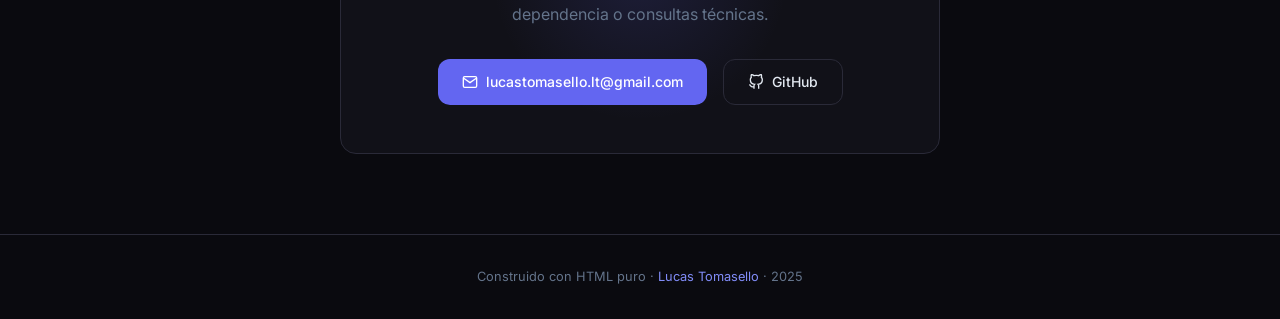
==== commit 6e55c811: "Simplifica las fichas y retira aclaraciones de acceso y alcance" ====
--- a/index.html
+++ b/index.html
@@ -138,7 +138,6 @@
     }
     .card-link:hover { color: var(--accent2); }
     .card-link svg { width: 14px; height: 14px; }
-    .card-note, .card p.card-note { color: #94a3b8; font-size: .75rem; }
     .card-footer { flex-wrap: wrap; align-items: center; justify-content: space-between; }
     .card-footer .card-link { color: var(--accent2); font-weight: 500; }
 
@@ -250,7 +249,6 @@
         </div>
         <div class="card-footer">
           <a href="proyectos/hojas-de-vida-erp.html" class="card-link" aria-label="Ver proyecto Hojas de Vida ERP">Ver proyecto <span aria-hidden="true">→</span></a>
-          <span class="card-note">Código privado · Acceso restringido</span>
         </div>
       </div>
 
@@ -262,7 +260,6 @@
         <span class="status status-dev"><span class="status-dot"></span>Piloto publicado · En evolución</span>
         <h3><a href="proyectos/administracion-consorcios.html">Administración de Consorcios</a></h3>
         <p>Aplicación web que centraliza reportes, casos, tareas, proveedores, mantenimiento preventivo y documentación. Incorpora permisos por rol, aislamiento entre administraciones e historial de operaciones. Piloto publicado en Netlify, en evolución con validación funcional del cliente.</p>
-        <p class="card-note">Gestión operativa, sin liquidación de expensas ni contabilidad. El piloto requiere autenticación; no hay una demo pública.</p>
         <div class="card-tags">
           <span class="tag">React 19</span>
           <span class="tag">TypeScript</span>
@@ -274,7 +271,6 @@
         </div>
         <div class="card-footer">
           <a href="proyectos/administracion-consorcios.html" class="card-link" aria-label="Ver proyecto Administración de Consorcios">Ver proyecto <span aria-hidden="true">→</span></a>
-          <span class="card-note">Código privado · Acceso restringido</span>
         </div>
       </div>
 
@@ -298,7 +294,6 @@
         </div>
         <div class="card-footer">
           <a href="proyectos/hdv-streaming.html" class="card-link" aria-label="Ver proyecto HDV Streaming">Ver proyecto <span aria-hidden="true">→</span></a>
-          <span class="card-note">Workflows de acceso privado</span>
         </div>
       </div>
 
@@ -310,7 +305,6 @@
         <span class="status status-dev"><span class="status-dot"></span>En desarrollo avanzado</span>
         <h3><a href="proyectos/fausto-motos.html">Fausto Motos</a></h3>
         <p>Sistema de presupuestos y servicios de mantenimiento para un taller de motos, desarrollado con Google Sheets y Apps Script. Implementa cálculos y validaciones de negocio, numeración controlada, conservación de datos históricos y un checklist de 26 controles por servicio.</p>
-        <p class="card-note">Integración parcial con Google y validación operativa pendiente. Documentos, historial y recuperación probados localmente, aún pendientes de integración real.</p>
         <div class="card-tags">
           <span class="tag">JavaScript</span>
           <span class="tag">Apps Script</span>
@@ -321,7 +315,6 @@
         </div>
         <div class="card-footer">
           <a href="proyectos/fausto-motos.html" class="card-link" aria-label="Ver proyecto Fausto Motos">Ver proyecto <span aria-hidden="true">→</span></a>
-          <span class="card-note">Código privado · Sin demo pública</span>
         </div>
       </div>
 
@@ -333,7 +326,6 @@
         <span class="status status-prod"><span class="status-dot"></span>En producción · Evolución activa</span>
         <h3><a href="proyectos/hdv-store.html">HDV Store</a></h3>
         <p>Plataforma de comercio electrónico para productos en stock e importaciones a pedido. Integra catálogo, carrito, cuentas de usuario, pagos con Mercado Pago y administración de productos y pedidos. Combina JavaScript vanilla, funciones serverless y PostgreSQL, con operaciones transaccionales de inventario.</p>
-        <p class="card-note">Las importaciones se consultan por separado del stock disponible. Logística y facturación tienen alcance parcial; el recorrido comercial integral continúa en validación.</p>
         <div class="card-tags">
           <span class="tag">JavaScript vanilla</span>
           <span class="tag">Node.js</span>
@@ -344,7 +336,6 @@
         </div>
         <div class="card-footer">
           <a href="proyectos/hdv-store.html" class="card-link" aria-label="Ver proyecto HDV Store">Ver proyecto <span aria-hidden="true">→</span></a>
-          <span class="card-note">Código privado</span>
         </div>
       </div>
 
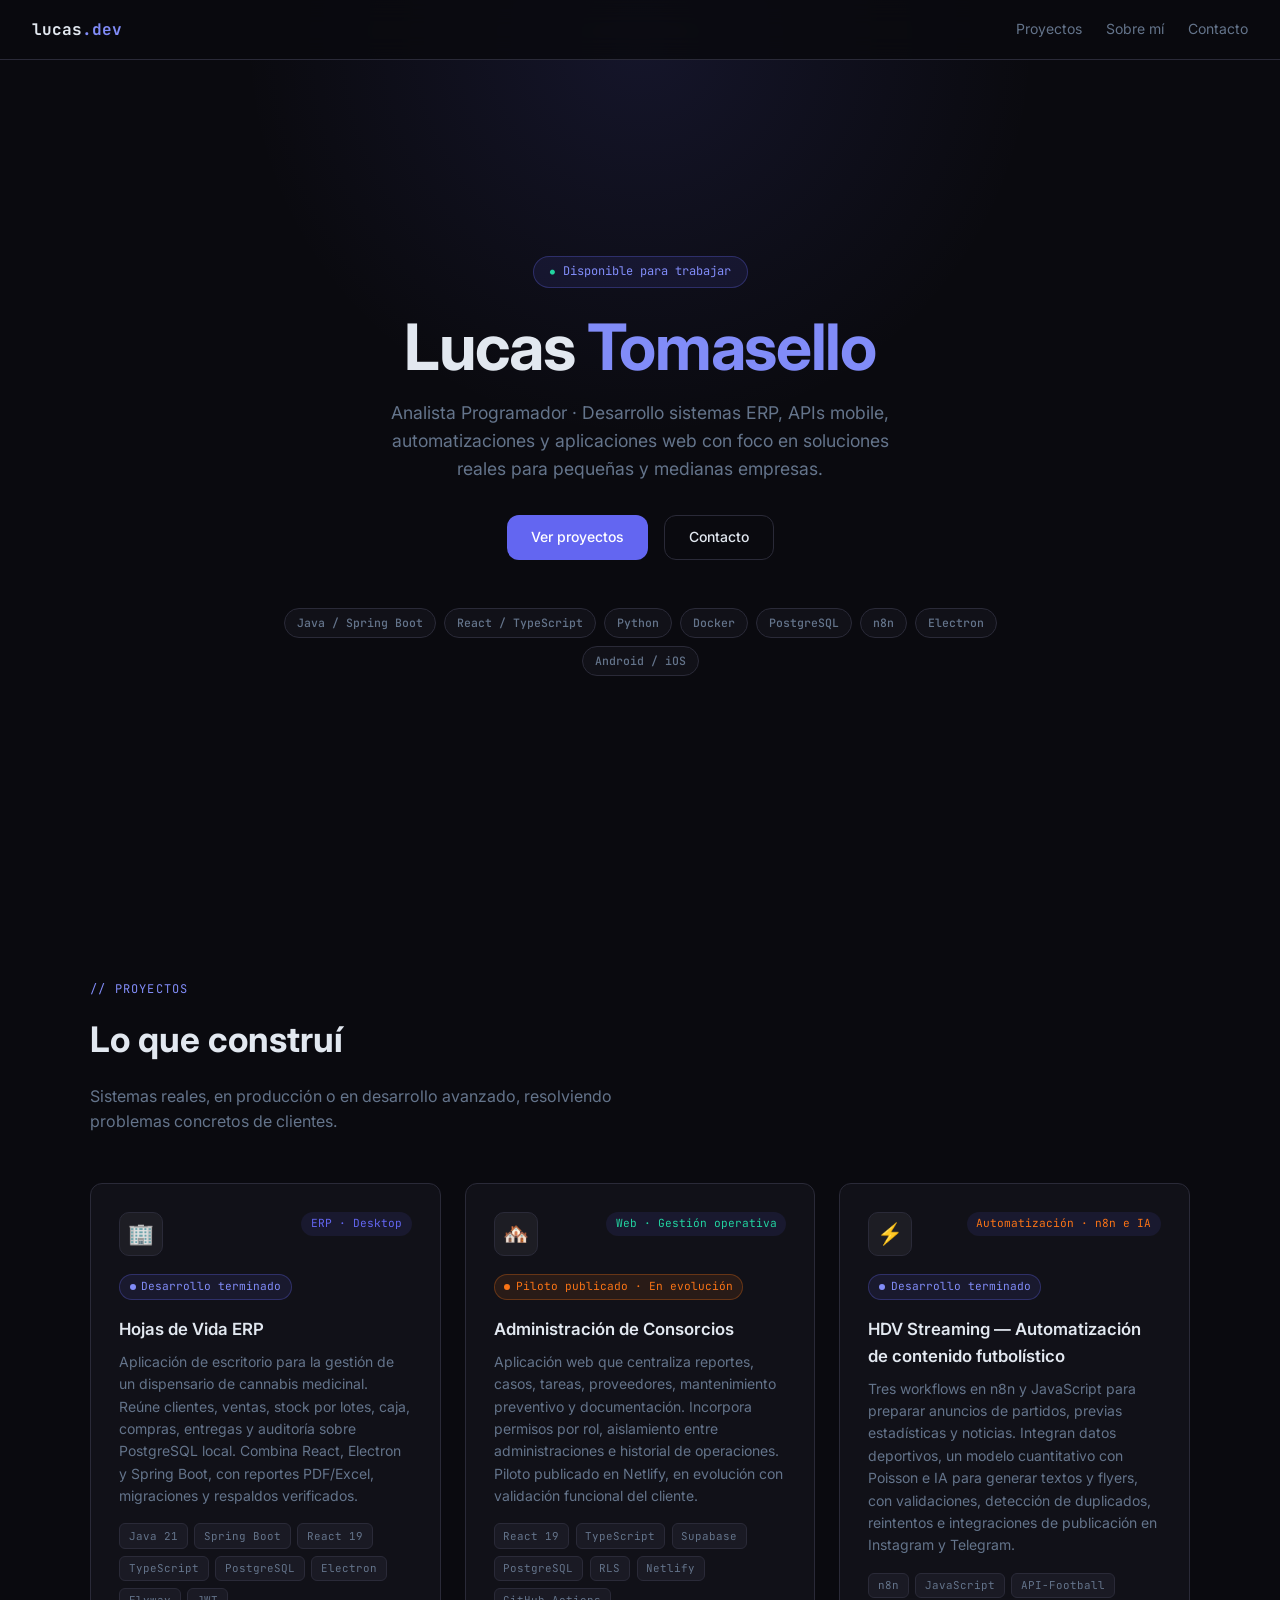
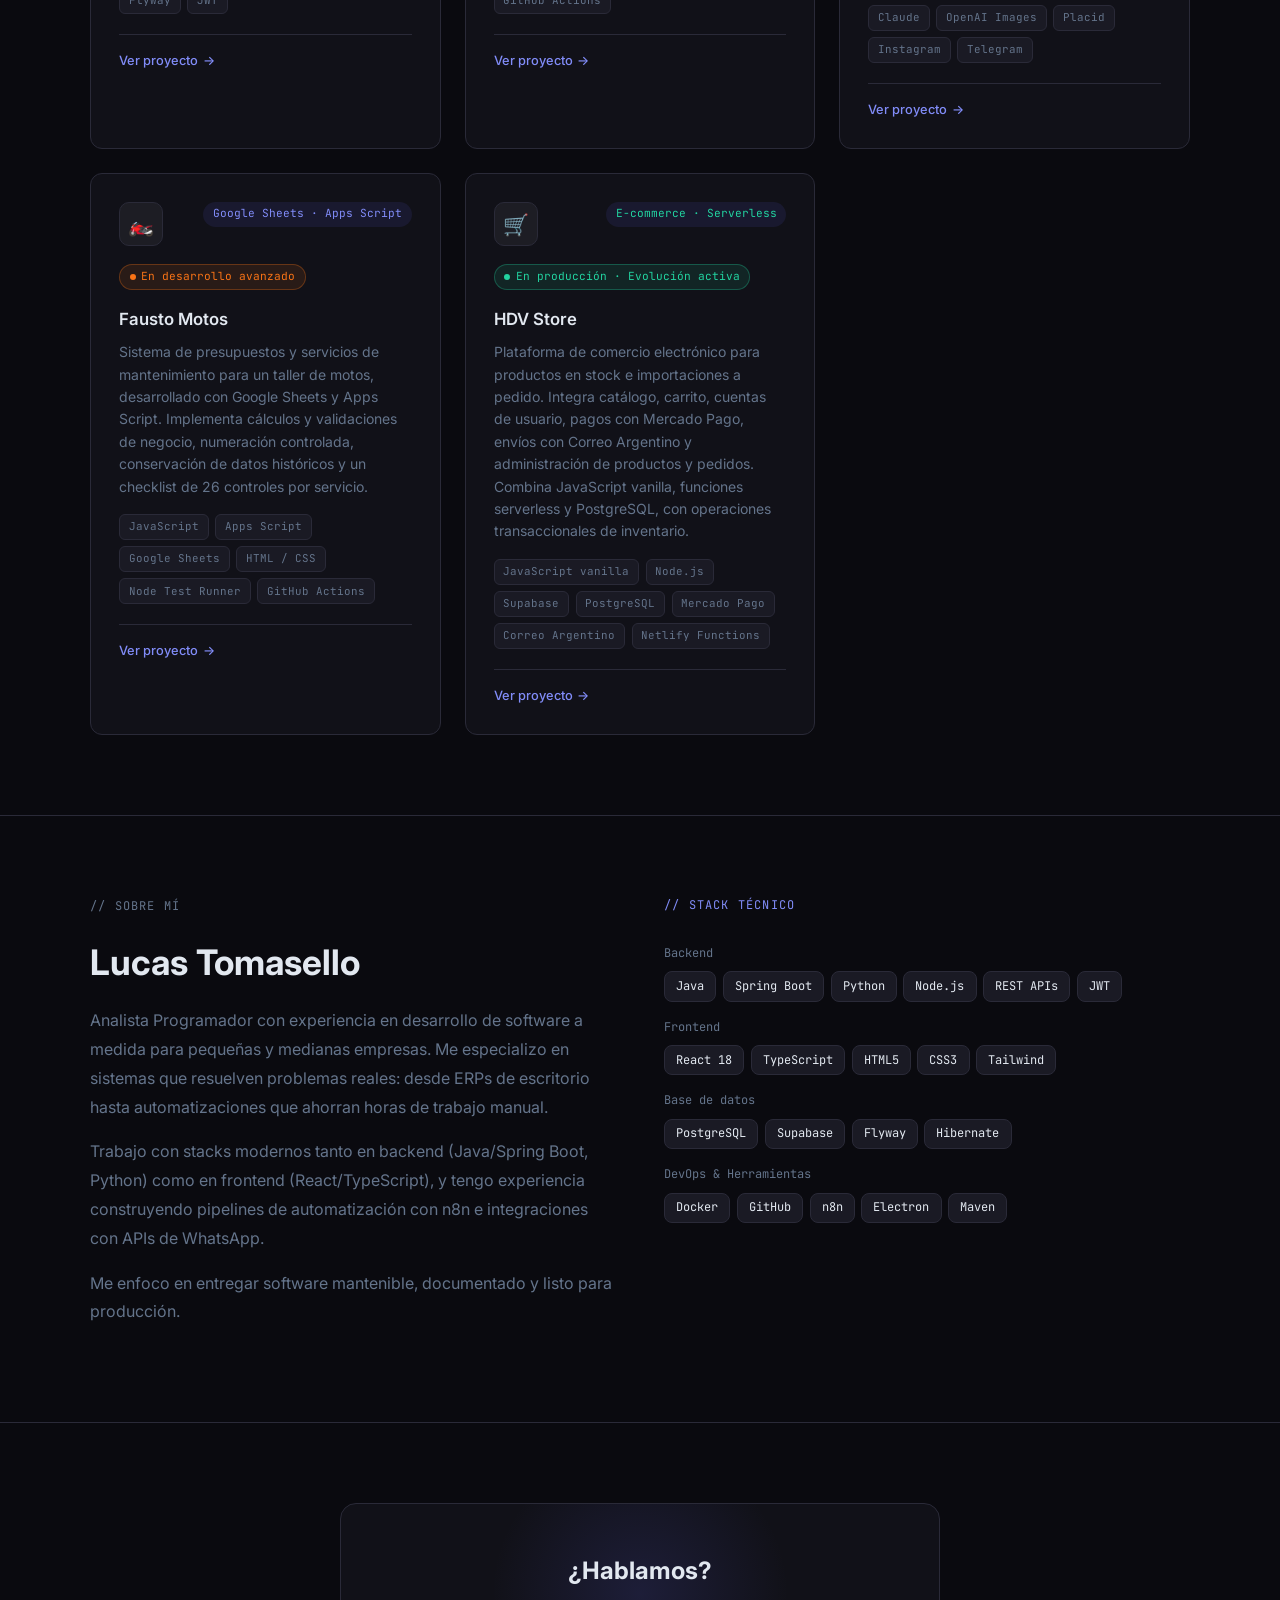
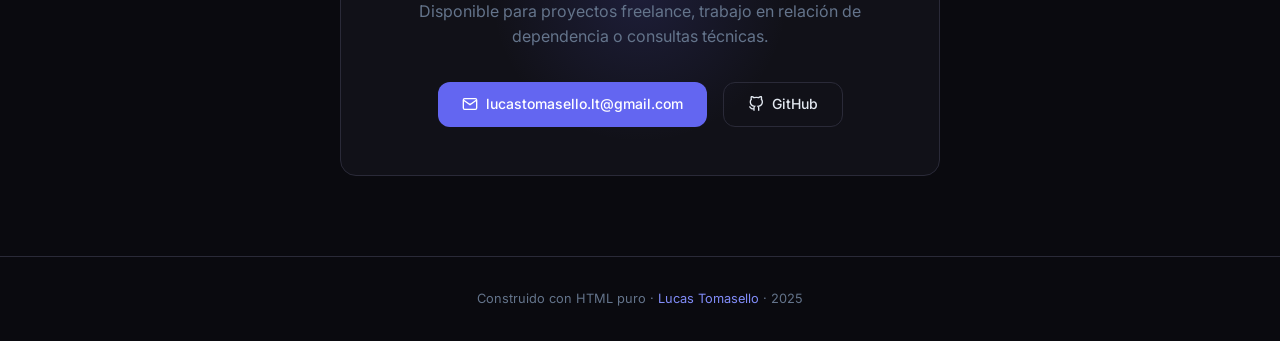
==== commit b79d35e3: "Destaca las integraciones de HDV Store con Mercado Pago y Correo Argentino" ====
--- a/index.html
+++ b/index.html
@@ -325,13 +325,14 @@
         </div>
         <span class="status status-prod"><span class="status-dot"></span>En producción · Evolución activa</span>
         <h3><a href="proyectos/hdv-store.html">HDV Store</a></h3>
-        <p>Plataforma de comercio electrónico para productos en stock e importaciones a pedido. Integra catálogo, carrito, cuentas de usuario, pagos con Mercado Pago y administración de productos y pedidos. Combina JavaScript vanilla, funciones serverless y PostgreSQL, con operaciones transaccionales de inventario.</p>
+        <p>Plataforma de comercio electrónico para productos en stock e importaciones a pedido. Integra catálogo, carrito, cuentas de usuario, pagos con Mercado Pago, envíos con Correo Argentino y administración de productos y pedidos. Combina JavaScript vanilla, funciones serverless y PostgreSQL, con operaciones transaccionales de inventario.</p>
         <div class="card-tags">
           <span class="tag">JavaScript vanilla</span>
           <span class="tag">Node.js</span>
           <span class="tag">Supabase</span>
           <span class="tag">PostgreSQL</span>
           <span class="tag">Mercado Pago</span>
+          <span class="tag">Correo Argentino</span>
           <span class="tag">Netlify Functions</span>
         </div>
         <div class="card-footer">
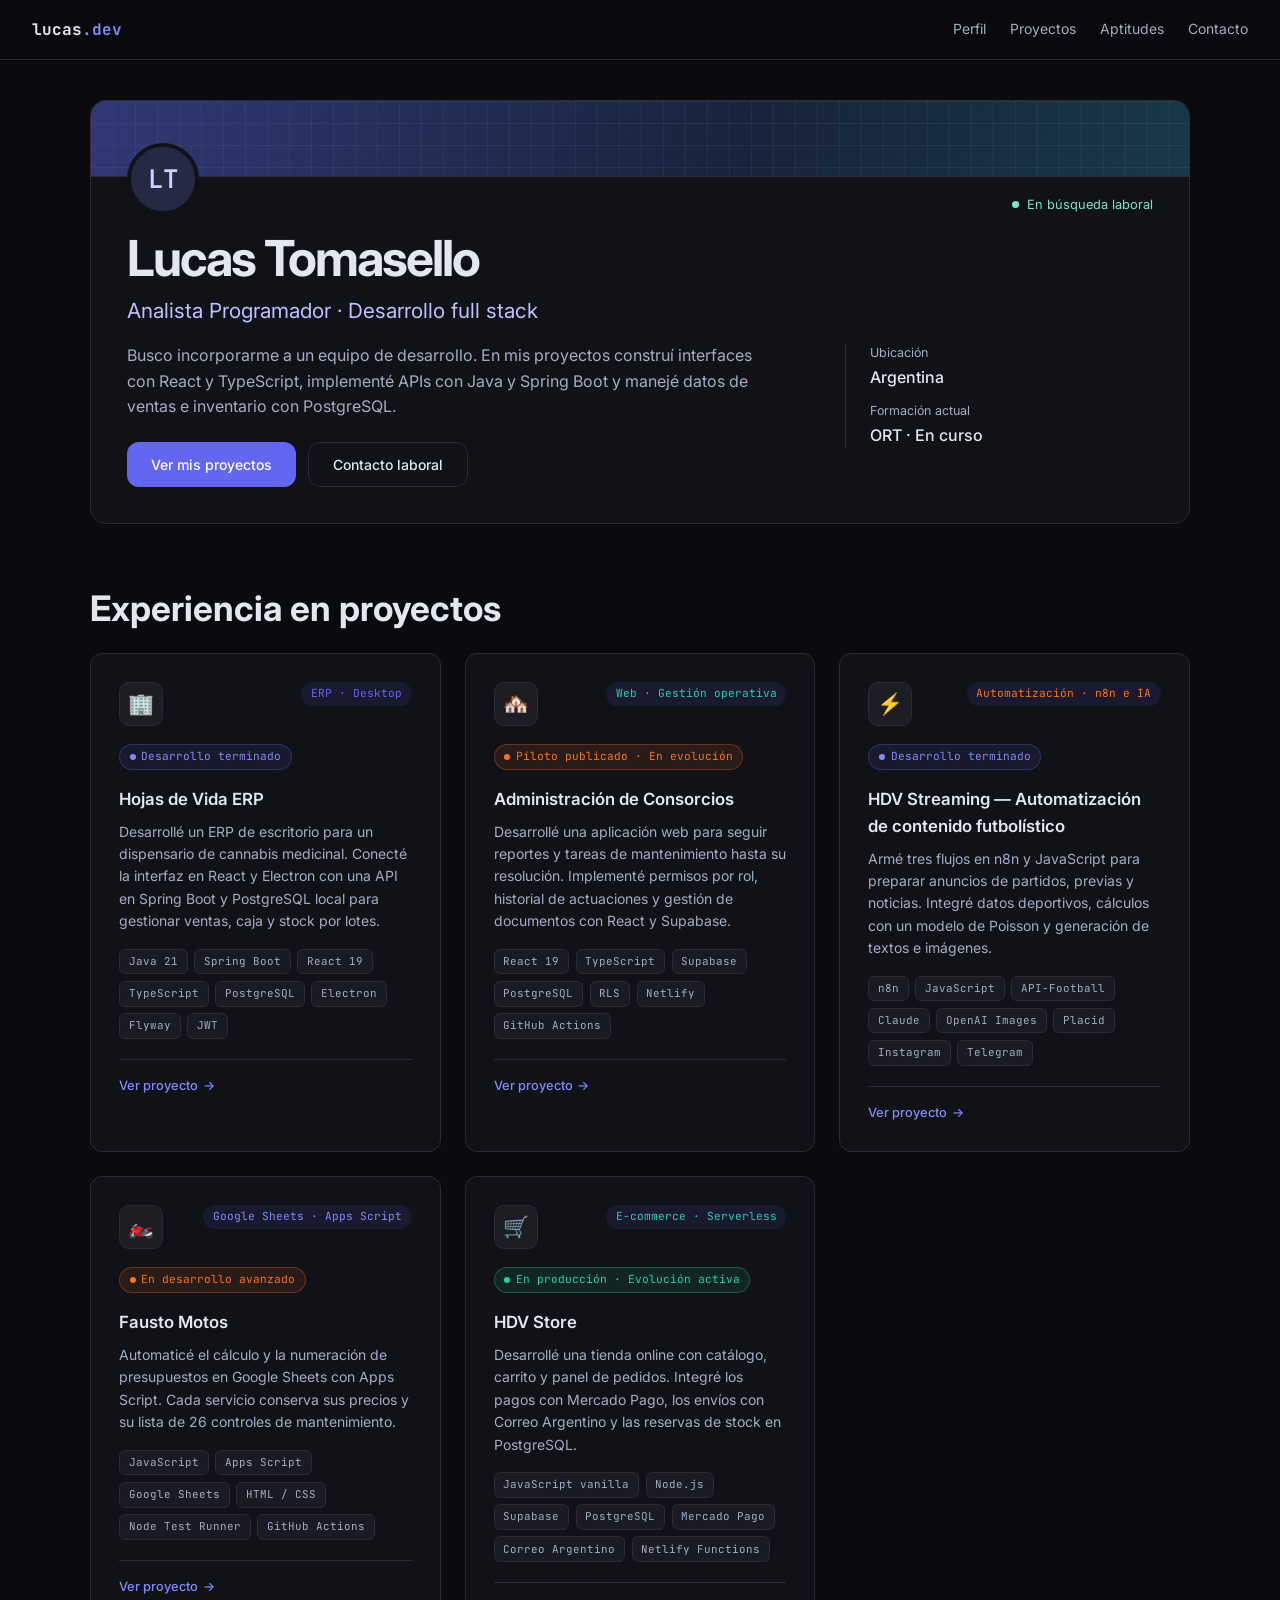
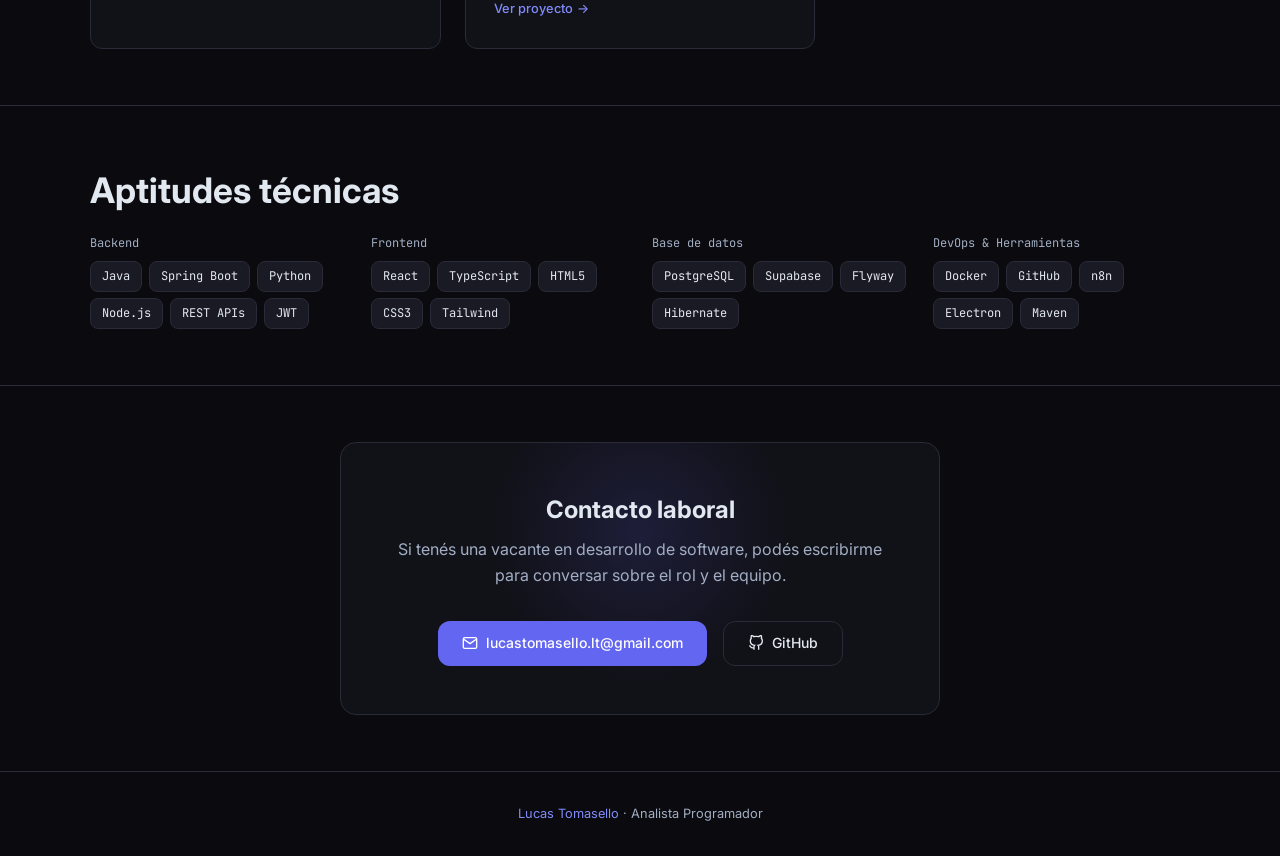
==== commit 587d08d1: "Presenta el portfolio como perfil profesional para búsqueda laboral" ====
--- a/index.html
+++ b/index.html
@@ -3,7 +3,8 @@
 <head>
   <meta charset="UTF-8" />
   <meta name="viewport" content="width=device-width, initial-scale=1.0" />
-  <title>Lucas Tomasello — Analista Programador</title>
+  <title>Lucas Tomasello · Analista Programador | Perfil profesional</title>
+  <meta name="description" content="Perfil profesional de Lucas Tomasello, Analista Programador en Argentina y estudiante en ORT. Experiencia en desarrollo full stack, aplicaciones de escritorio y automatización." />
   <link rel="preconnect" href="https://fonts.googleapis.com" />
   <link href="https://fonts.googleapis.com/css2?family=Inter:wght@300;400;500;600;700&family=JetBrains+Mono:wght@400;500&display=swap" rel="stylesheet" />
   <style>
@@ -20,11 +21,12 @@
       --orange: #f97316;
       --pink: #ec4899;
       --text: #e2e8f0;
-      --muted: #64748b;
+      --muted: #a2aec3;
       --radius: 12px;
     }
 
-    html { scroll-behavior: smooth; }
+    html { scroll-behavior: smooth; scroll-padding-top: 76px; }
+    @media (prefers-reduced-motion: reduce) { html { scroll-behavior: auto; } }
 
     body {
       font-family: 'Inter', sans-serif;
@@ -48,32 +50,35 @@
     .nav-links a { color: var(--muted); text-decoration: none; font-size: 0.875rem; transition: color .2s; }
     .nav-links a:hover { color: var(--text); }
 
-    .hero {
-      min-height: 100vh;
-      display: flex; align-items: center; justify-content: center;
-      padding: 6rem 2rem 4rem;
-      position: relative; overflow: hidden;
-    }
-    .hero::before {
-      content: '';
-      position: absolute; top: -40%; left: 50%; transform: translateX(-50%);
-      width: 800px; height: 800px;
-      background: radial-gradient(circle, rgba(99,102,241,0.12) 0%, transparent 70%);
-      pointer-events: none;
-    }
-    .hero-inner { max-width: 760px; text-align: center; position: relative; }
-    .hero-badge {
-      display: inline-flex; align-items: center; gap: .5rem;
-      background: rgba(99,102,241,0.1); border: 1px solid rgba(99,102,241,0.3);
-      padding: .35rem 1rem; border-radius: 99px;
-      font-size: .75rem; color: var(--accent2); margin-bottom: 1.5rem;
-      font-family: 'JetBrains Mono', monospace;
-    }
-    .hero-badge::before { content: '●'; color: var(--green); font-size: .5rem; }
-    h1 { font-size: clamp(2.5rem, 6vw, 4rem); font-weight: 700; line-height: 1.1; letter-spacing: -0.02em; margin-bottom: 1rem; }
-    h1 span { color: var(--accent2); }
-    .hero-desc { font-size: 1.1rem; color: var(--muted); max-width: 520px; margin: 0 auto 2rem; }
-    .hero-ctas { display: flex; gap: 1rem; justify-content: center; flex-wrap: wrap; }
+    main { padding-top: 60px; }
+    .profile { padding: 2.5rem 2rem 0; }
+    .profile-card { border: 1px solid var(--border); border-radius: 16px; background: var(--bg2); overflow: hidden; }
+    .profile-cover {
+      height: 76px; border-bottom: 1px solid var(--border);
+      background-color: #17233a;
+      background-image: linear-gradient(110deg, rgba(99,102,241,.32), transparent 60%, rgba(34,211,160,.12)),
+                        linear-gradient(rgba(175,186,220,.08) 1px, transparent 1px),
+                        linear-gradient(90deg, rgba(175,186,220,.08) 1px, transparent 1px);
+      background-size: auto, 22px 22px, 22px 22px;
+    }
+    .profile-body { padding: 0 2.25rem 2.25rem; }
+    .profile-top { display: flex; align-items: flex-end; justify-content: space-between; gap: 1rem; margin-bottom: 1rem; }
+    .monogram {
+      display: grid; place-items: center; position: relative; margin-top: -34px; width: 72px; height: 72px;
+      border-radius: 50%; border: 4px solid var(--bg2); background: #262943; color: #ced1ff;
+      font: 600 1.6rem 'JetBrains Mono', monospace;
+    }
+    .availability { display: inline-flex; align-items: center; gap: .5rem; color: #79e7bf; font-size: .8rem; }
+    .availability::before { content: ''; width: 7px; height: 7px; border-radius: 50%; background: currentColor; }
+    h1 { font-size: clamp(2.1rem, 5vw, 3.1rem); font-weight: 700; line-height: 1.12; letter-spacing: -.04em; }
+    .headline { margin: .45rem 0 1rem; font-size: clamp(1.05rem, 2.5vw, 1.3rem); color: #bbc3ff; }
+    .profile-summary { display: grid; grid-template-columns: minmax(0, 2.2fr) minmax(180px, 1fr); gap: 2.5rem; align-items: start; }
+    .profile-intro { color: var(--muted); max-width: 64ch; }
+    .profile-facts { border-left: 1px solid var(--border); padding-left: 1.5rem; }
+    .profile-facts dt { color: var(--muted); font-size: .78rem; }
+    .profile-facts dd { margin: .1rem 0 .7rem; font-weight: 500; }
+    .profile-facts dd:last-child { margin-bottom: 0; }
+    .profile-actions { display: flex; gap: .75rem; flex-wrap: wrap; margin-top: 1.4rem; }
     .btn {
       display: inline-flex; align-items: center; gap: .5rem;
       padding: .65rem 1.5rem; border-radius: var(--radius);
@@ -85,21 +90,9 @@
     .btn-ghost { background: transparent; color: var(--text); border: 1px solid var(--border); }
     .btn-ghost:hover { border-color: var(--accent); color: var(--accent2); }
 
-    .stack-row { display: flex; flex-wrap: wrap; gap: .5rem; justify-content: center; margin-top: 3rem; }
-    .pill {
-      padding: .3rem .75rem; border-radius: 99px; font-size: .72rem; font-weight: 500;
-      font-family: 'JetBrains Mono', monospace; border: 1px solid var(--border);
-      background: var(--bg2); color: var(--muted);
-    }
-
-    section { padding: 5rem 2rem; }
+    section { padding: 3.5rem 2rem; }
     .container { max-width: 1100px; margin: 0 auto; }
-    .section-label {
-      font-family: 'JetBrains Mono', monospace; font-size: .75rem; color: var(--accent2);
-      letter-spacing: .1em; text-transform: uppercase; margin-bottom: .75rem;
-    }
     .section-title { font-size: clamp(1.6rem, 3vw, 2.2rem); font-weight: 700; margin-bottom: 1rem; }
-    .section-desc { color: var(--muted); max-width: 560px; margin-bottom: 3rem; }
 
     .projects-grid { display: grid; grid-template-columns: repeat(auto-fill, minmax(320px, 1fr)); gap: 1.5rem; }
     .card {
@@ -153,10 +146,7 @@
     .status-done { background: rgba(99,102,241,0.1); color: var(--accent2); border: 1px solid rgba(99,102,241,0.3); }
     .status-done .status-dot { background: var(--accent2); }
 
-    .about-grid { display: grid; grid-template-columns: 1fr 1fr; gap: 3rem; align-items: start; }
-    @media (max-width: 640px) { .about-grid { grid-template-columns: 1fr; } }
-    .about-text p { color: var(--muted); margin-bottom: 1rem; line-height: 1.8; }
-    .skills-list { display: flex; flex-direction: column; gap: 1rem; }
+    .skills-list { display: grid; grid-template-columns: repeat(auto-fit, minmax(190px, 1fr)); gap: 1.5rem; }
     .skill-group-title { font-size: .75rem; color: var(--muted); font-family: 'JetBrains Mono', monospace; margin-bottom: .5rem; }
     .skill-pills { display: flex; flex-wrap: wrap; gap: .4rem; }
     .skill-pill {
@@ -172,7 +162,7 @@
       content: ''; position: absolute; top: -60px; left: 50%; transform: translateX(-50%);
       width: 300px; height: 300px; background: radial-gradient(circle, rgba(99,102,241,0.15) 0%, transparent 70%);
     }
-    .contact-box h3 { font-size: 1.5rem; margin-bottom: .5rem; position: relative; }
+    .contact-box h2 { font-size: 1.5rem; margin-bottom: .5rem; position: relative; }
     .contact-box p { color: var(--muted); margin-bottom: 2rem; position: relative; }
     .contact-links { display: flex; gap: 1rem; justify-content: center; flex-wrap: wrap; position: relative; }
 
@@ -181,51 +171,67 @@
     .divider { border: none; border-top: 1px solid var(--border); }
 
     @media (max-width: 640px) {
-      .nav-links { display: none; }
+      .profile { padding: 1rem 1rem 0; }
+      .profile-cover { height: 56px; }
+      .profile-body { padding: 0 1.2rem 1.5rem; }
+      .profile-summary { grid-template-columns: 1fr; gap: 1.25rem; }
+      .profile-facts { display: grid; grid-template-columns: auto 1fr; gap: .2rem .8rem; border: 0; padding: 0; }
+      .profile-facts dd { margin: 0; font-size: .86rem; }
+      nav { padding: 0 1rem; }
+      .nav-links { gap: .65rem; }
+      .nav-links a { font-size: .78rem; }
+      section { padding: 2.5rem 1rem; }
+      .contact-box { padding: 1.5rem 1rem; }
+      .contact-links .btn { max-width: 100%; padding-inline: .7rem; }
       .projects-grid { grid-template-columns: 1fr; }
     }
   </style>
 </head>
 <body>
 
-<nav>
+<nav aria-label="Navegación principal">
   <div class="nav-logo">lucas<span>.dev</span></div>
   <div class="nav-links">
+    <a href="#sobre-mi">Perfil</a>
     <a href="#proyectos">Proyectos</a>
-    <a href="#sobre-mi">Sobre mí</a>
+    <a href="#aptitudes">Aptitudes</a>
     <a href="#contacto">Contacto</a>
   </div>
 </nav>
 
-<section class="hero">
-  <div class="hero-inner">
-    <div class="hero-badge">Disponible para trabajar</div>
-    <h1>Lucas <span>Tomasello</span></h1>
-    <p class="hero-desc">
-      Analista Programador · Desarrollo sistemas ERP, APIs mobile, automatizaciones y aplicaciones web con foco en soluciones reales para pequeñas y medianas empresas.
-    </p>
-    <div class="hero-ctas">
-      <a href="#proyectos" class="btn btn-primary">Ver proyectos</a>
-      <a href="#contacto" class="btn btn-ghost">Contacto</a>
-    </div>
-    <div class="stack-row">
-      <span class="pill">Java / Spring Boot</span>
-      <span class="pill">React / TypeScript</span>
-      <span class="pill">Python</span>
-      <span class="pill">Docker</span>
-      <span class="pill">PostgreSQL</span>
-      <span class="pill">n8n</span>
-      <span class="pill">Electron</span>
-      <span class="pill">Android / iOS</span>
+<main>
+<header id="sobre-mi" class="profile">
+  <div class="container profile-card">
+    <div class="profile-cover" aria-hidden="true"></div>
+    <div class="profile-body">
+      <div class="profile-top">
+        <span class="monogram" aria-hidden="true">LT</span>
+        <span class="availability">En búsqueda laboral</span>
+      </div>
+      <h1>Lucas Tomasello</h1>
+      <p class="headline">Analista Programador · Desarrollo full stack</p>
+      <div class="profile-summary">
+        <div>
+          <p class="profile-intro">Busco incorporarme a un equipo de desarrollo. En mis proyectos construí interfaces con React y TypeScript, implementé APIs con Java y Spring Boot y manejé datos de ventas e inventario con PostgreSQL.</p>
+          <div class="profile-actions">
+            <a href="#proyectos" class="btn btn-primary">Ver mis proyectos</a>
+            <a href="#contacto" class="btn btn-ghost">Contacto laboral</a>
+          </div>
+        </div>
+        <dl class="profile-facts">
+          <dt>Ubicación</dt>
+          <dd>Argentina</dd>
+          <dt>Formación actual</dt>
+          <dd>ORT · En curso</dd>
+        </dl>
+      </div>
     </div>
   </div>
-</section>
+</header>
 
 <section id="proyectos">
   <div class="container">
-    <p class="section-label">// proyectos</p>
-    <h2 class="section-title">Lo que construí</h2>
-    <p class="section-desc">Sistemas reales, en producción o en desarrollo avanzado, resolviendo problemas concretos de clientes.</p>
+    <h2 class="section-title">Experiencia en proyectos</h2>
 
     <div class="projects-grid">
 
@@ -236,7 +242,7 @@
         </div>
         <span class="status status-done"><span class="status-dot"></span>Desarrollo terminado</span>
         <h3><a href="proyectos/hojas-de-vida-erp.html">Hojas de Vida ERP</a></h3>
-        <p>Aplicación de escritorio para la gestión de un dispensario de cannabis medicinal. Reúne clientes, ventas, stock por lotes, caja, compras, entregas y auditoría sobre PostgreSQL local. Combina React, Electron y Spring Boot, con reportes PDF/Excel, migraciones y respaldos verificados.</p>
+        <p>Desarrollé un ERP de escritorio para un dispensario de cannabis medicinal. Conecté la interfaz en React y Electron con una API en Spring Boot y PostgreSQL local para gestionar ventas, caja y stock por lotes.</p>
         <div class="card-tags">
           <span class="tag">Java 21</span>
           <span class="tag">Spring Boot</span>
@@ -259,7 +265,7 @@
         </div>
         <span class="status status-dev"><span class="status-dot"></span>Piloto publicado · En evolución</span>
         <h3><a href="proyectos/administracion-consorcios.html">Administración de Consorcios</a></h3>
-        <p>Aplicación web que centraliza reportes, casos, tareas, proveedores, mantenimiento preventivo y documentación. Incorpora permisos por rol, aislamiento entre administraciones e historial de operaciones. Piloto publicado en Netlify, en evolución con validación funcional del cliente.</p>
+        <p>Desarrollé una aplicación web para seguir reportes y tareas de mantenimiento hasta su resolución. Implementé permisos por rol, historial de actuaciones y gestión de documentos con React y Supabase.</p>
         <div class="card-tags">
           <span class="tag">React 19</span>
           <span class="tag">TypeScript</span>
@@ -281,7 +287,7 @@
         </div>
         <span class="status status-done"><span class="status-dot"></span>Desarrollo terminado</span>
         <h3><a href="proyectos/hdv-streaming.html">HDV Streaming — Automatización de contenido futbolístico</a></h3>
-        <p>Tres workflows en n8n y JavaScript para preparar anuncios de partidos, previas estadísticas y noticias. Integran datos deportivos, un modelo cuantitativo con Poisson e IA para generar textos y flyers, con validaciones, detección de duplicados, reintentos e integraciones de publicación en Instagram y Telegram.</p>
+        <p>Armé tres flujos en n8n y JavaScript para preparar anuncios de partidos, previas y noticias. Integré datos deportivos, cálculos con un modelo de Poisson y generación de textos e imágenes.</p>
         <div class="card-tags">
           <span class="tag">n8n</span>
           <span class="tag">JavaScript</span>
@@ -304,7 +310,7 @@
         </div>
         <span class="status status-dev"><span class="status-dot"></span>En desarrollo avanzado</span>
         <h3><a href="proyectos/fausto-motos.html">Fausto Motos</a></h3>
-        <p>Sistema de presupuestos y servicios de mantenimiento para un taller de motos, desarrollado con Google Sheets y Apps Script. Implementa cálculos y validaciones de negocio, numeración controlada, conservación de datos históricos y un checklist de 26 controles por servicio.</p>
+        <p>Automaticé el cálculo y la numeración de presupuestos en Google Sheets con Apps Script. Cada servicio conserva sus precios y su lista de 26 controles de mantenimiento.</p>
         <div class="card-tags">
           <span class="tag">JavaScript</span>
           <span class="tag">Apps Script</span>
@@ -325,7 +331,7 @@
         </div>
         <span class="status status-prod"><span class="status-dot"></span>En producción · Evolución activa</span>
         <h3><a href="proyectos/hdv-store.html">HDV Store</a></h3>
-        <p>Plataforma de comercio electrónico para productos en stock e importaciones a pedido. Integra catálogo, carrito, cuentas de usuario, pagos con Mercado Pago, envíos con Correo Argentino y administración de productos y pedidos. Combina JavaScript vanilla, funciones serverless y PostgreSQL, con operaciones transaccionales de inventario.</p>
+        <p>Desarrollé una tienda online con catálogo, carrito y panel de pedidos. Integré los pagos con Mercado Pago, los envíos con Correo Argentino y las reservas de stock en PostgreSQL.</p>
         <div class="card-tags">
           <span class="tag">JavaScript vanilla</span>
           <span class="tag">Node.js</span>
@@ -346,18 +352,10 @@
 
 <hr class="divider" />
 
-<section id="sobre-mi">
+<section id="aptitudes">
   <div class="container">
-    <div class="about-grid">
-      <div class="about-text">
-        <p class="section-label">// sobre mí</p>
-        <h2 class="section-title">Lucas Tomasello</h2>
-        <p>Analista Programador con experiencia en desarrollo de software a medida para pequeñas y medianas empresas. Me especializo en sistemas que resuelven problemas reales: desde ERPs de escritorio hasta automatizaciones que ahorran horas de trabajo manual.</p>
-        <p>Trabajo con stacks modernos tanto en backend (Java/Spring Boot, Python) como en frontend (React/TypeScript), y tengo experiencia construyendo pipelines de automatización con n8n e integraciones con APIs de WhatsApp.</p>
-        <p>Me enfoco en entregar software mantenible, documentado y listo para producción.</p>
-      </div>
-      <div class="skills-list">
-        <p class="section-label">// stack técnico</p>
+    <h2 class="section-title">Aptitudes técnicas</h2>
+    <div class="skills-list">
         <div class="skill-group">
           <p class="skill-group-title">Backend</p>
           <div class="skill-pills">
@@ -372,7 +370,7 @@
         <div class="skill-group">
           <p class="skill-group-title">Frontend</p>
           <div class="skill-pills">
-            <span class="skill-pill">React 18</span>
+            <span class="skill-pill">React</span>
             <span class="skill-pill">TypeScript</span>
             <span class="skill-pill">HTML5</span>
             <span class="skill-pill">CSS3</span>
@@ -398,7 +396,6 @@
             <span class="skill-pill">Maven</span>
           </div>
         </div>
-      </div>
     </div>
   </div>
 </section>
@@ -408,10 +405,10 @@
 <section id="contacto">
   <div class="container">
     <div class="contact-box">
-      <h3>¿Hablamos?</h3>
-      <p>Disponible para proyectos freelance, trabajo en relación de dependencia o consultas técnicas.</p>
+      <h2>Contacto laboral</h2>
+      <p>Si tenés una vacante en desarrollo de software, podés escribirme para conversar sobre el rol y el equipo.</p>
       <div class="contact-links">
-        <a href="mailto:lucastomasello.lt@gmail.com" class="btn btn-primary">
+        <a href="mailto:lucastomasello.lt@gmail.com?subject=Oportunidad%20laboral" class="btn btn-primary">
           <svg width="16" height="16" viewBox="0 0 24 24" fill="none" stroke="currentColor" stroke-width="2"><path d="M4 4h16c1.1 0 2 .9 2 2v12c0 1.1-.9 2-2 2H4c-1.1 0-2-.9-2-2V6c0-1.1.9-2 2-2z"/><polyline points="22,6 12,13 2,6"/></svg>
           lucastomasello.lt@gmail.com
         </a>
@@ -424,8 +421,10 @@
   </div>
 </section>
 
+</main>
+
 <footer>
-  <p>Construido con HTML puro · <span>Lucas Tomasello</span> · 2025</p>
+  <p><span>Lucas Tomasello</span> · Analista Programador</p>
 </footer>
 
 </body>
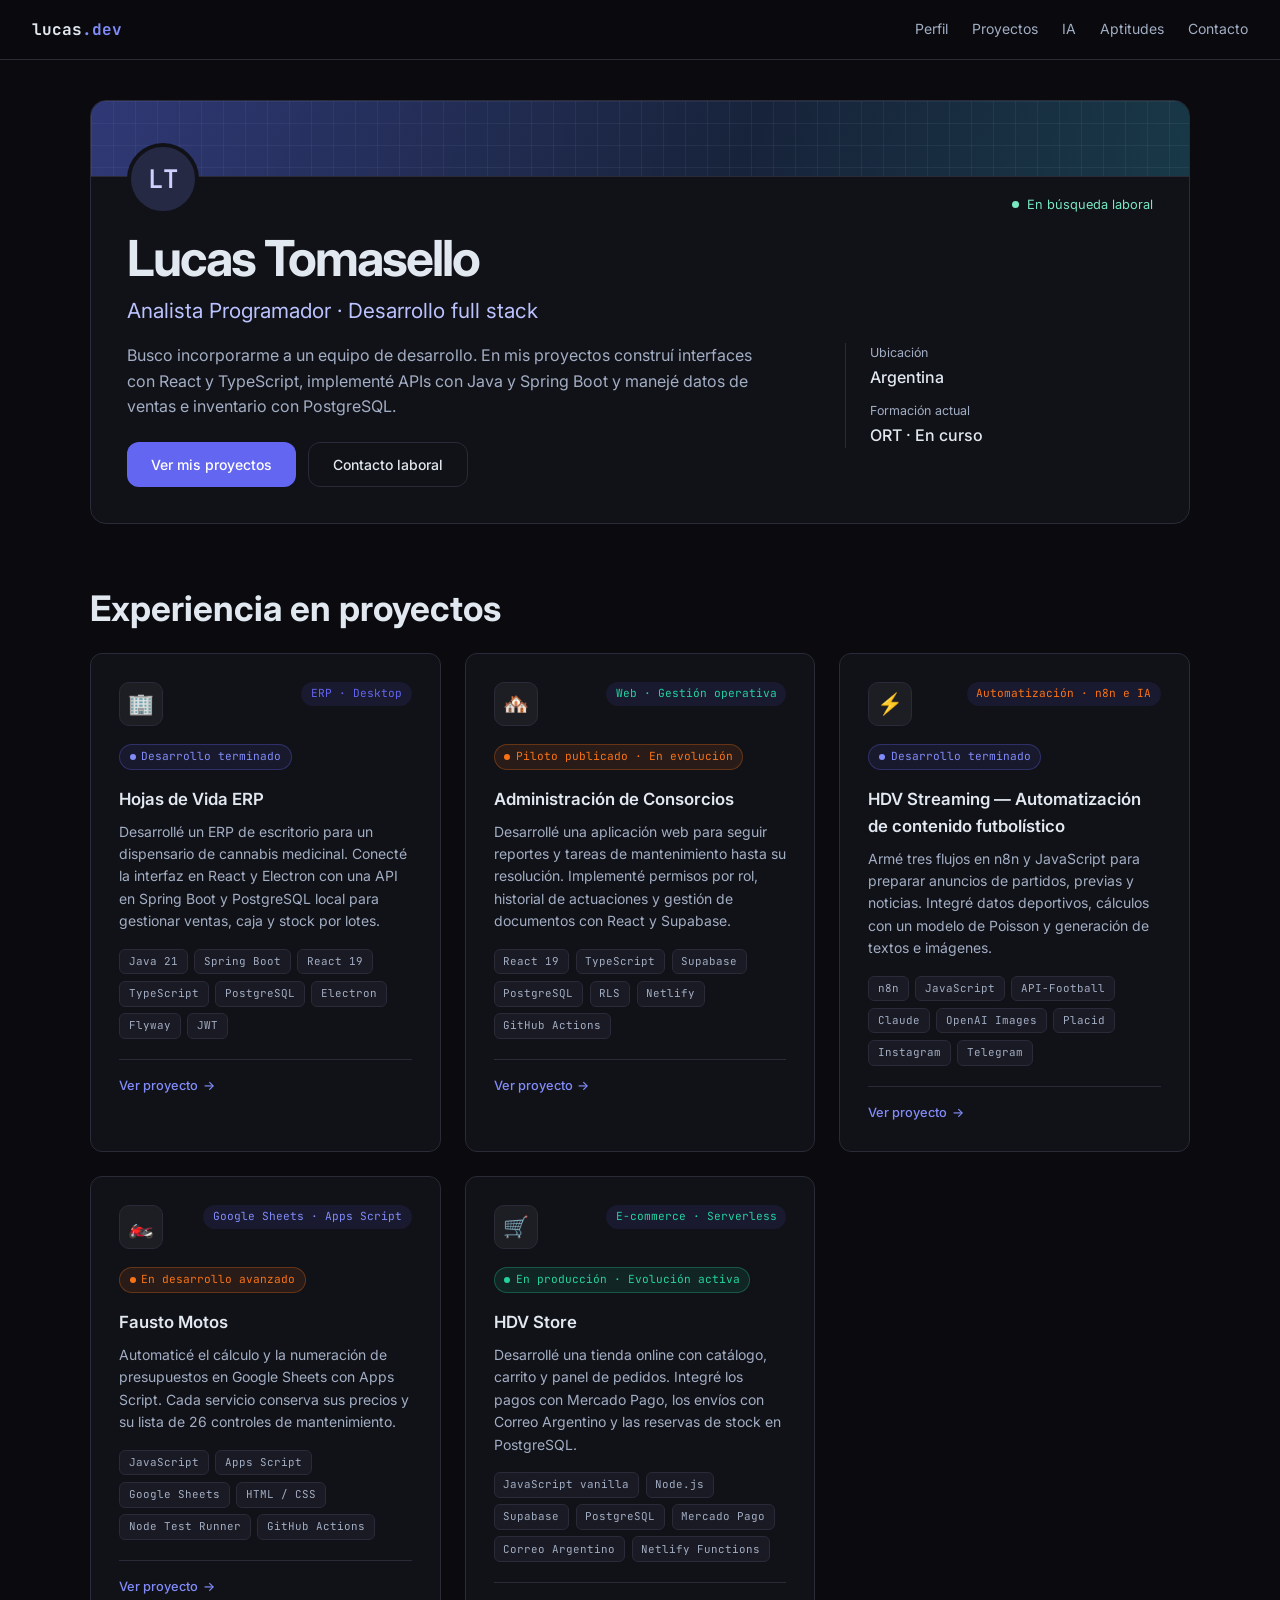
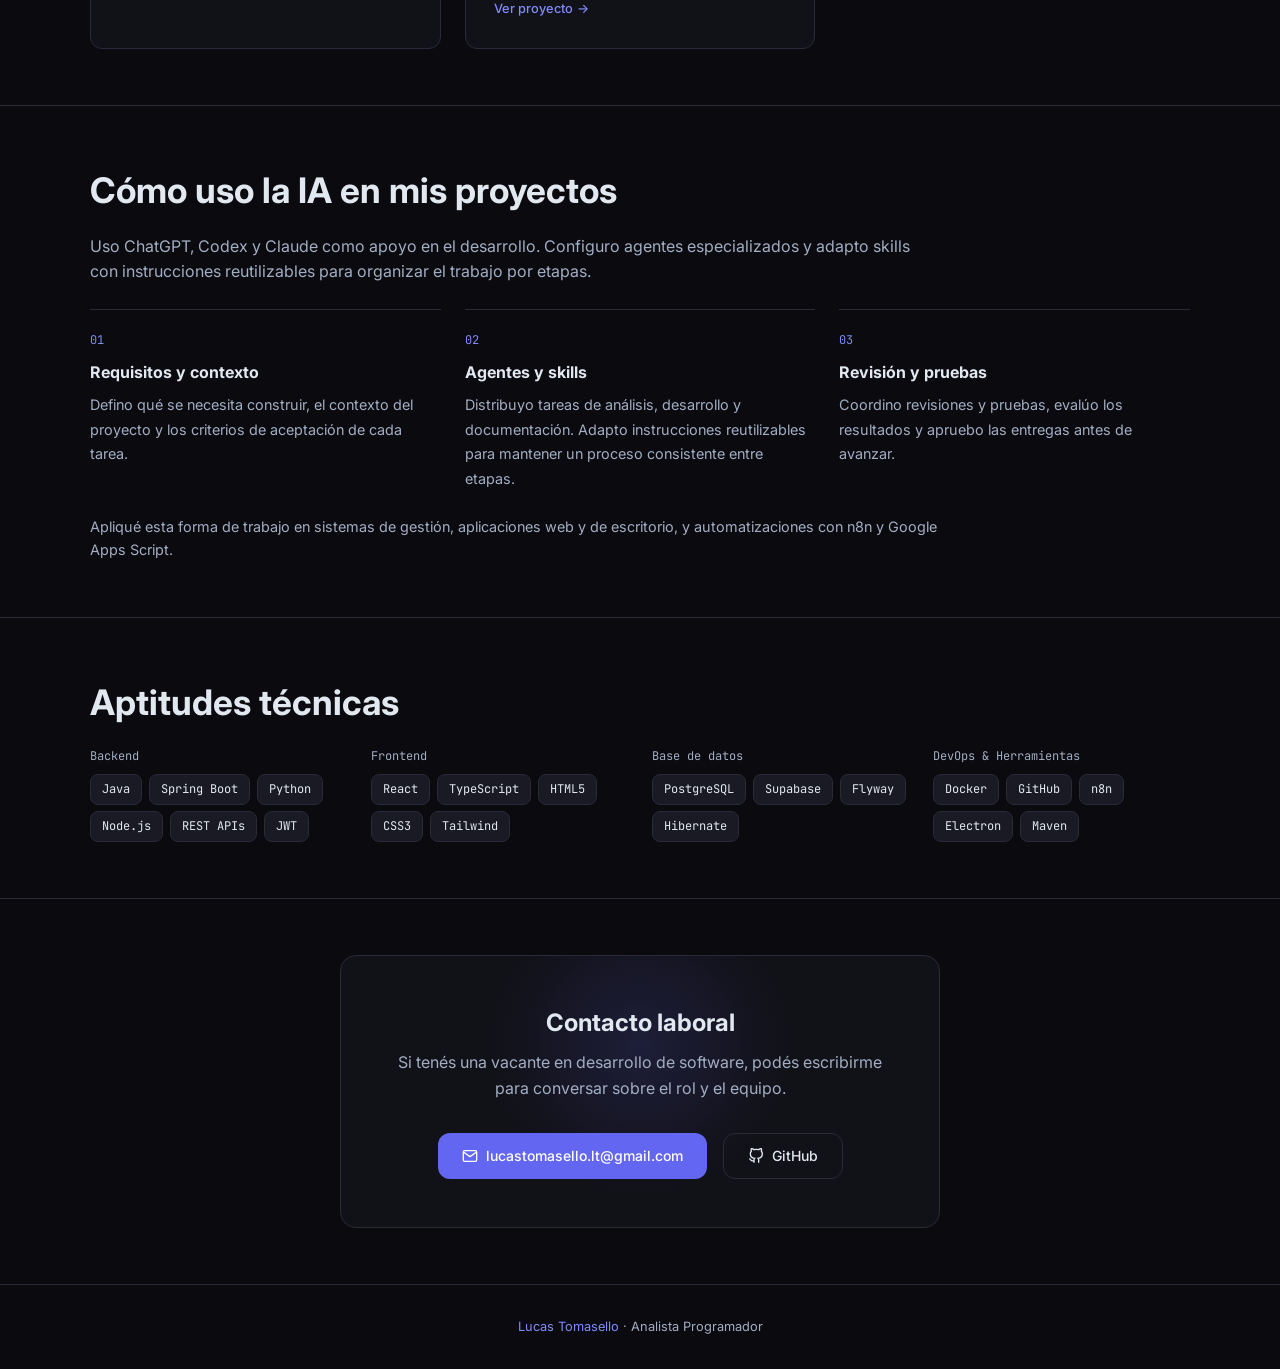
==== commit 3f4da42e: "Agrega cómo uso agentes y skills de IA en mis proyectos" ====
--- a/index.html
+++ b/index.html
@@ -146,6 +146,14 @@
     .status-done { background: rgba(99,102,241,0.1); color: var(--accent2); border: 1px solid rgba(99,102,241,0.3); }
     .status-done .status-dot { background: var(--accent2); }
 
+    .ai-intro { max-width: 850px; color: var(--muted); margin-bottom: 1.5rem; }
+    .ai-workflow { display: grid; grid-template-columns: repeat(3, minmax(0, 1fr)); gap: 1.5rem; list-style: none; counter-reset: ai-step; }
+    .ai-workflow li { border-top: 1px solid var(--border); padding-top: 1rem; counter-increment: ai-step; }
+    .ai-workflow li::before { content: '0' counter(ai-step); color: var(--accent2); font: .75rem 'JetBrains Mono', monospace; }
+    .ai-workflow h3 { font-size: 1rem; margin: .5rem 0; }
+    .ai-workflow p { color: var(--muted); font-size: .9rem; line-height: 1.7; }
+    .ai-application { color: var(--muted); font-size: .9rem; margin-top: 1.5rem; max-width: 850px; }
+
     .skills-list { display: grid; grid-template-columns: repeat(auto-fit, minmax(190px, 1fr)); gap: 1.5rem; }
     .skill-group-title { font-size: .75rem; color: var(--muted); font-family: 'JetBrains Mono', monospace; margin-bottom: .5rem; }
     .skill-pills { display: flex; flex-wrap: wrap; gap: .4rem; }
@@ -178,12 +186,14 @@
       .profile-facts { display: grid; grid-template-columns: auto 1fr; gap: .2rem .8rem; border: 0; padding: 0; }
       .profile-facts dd { margin: 0; font-size: .86rem; }
       nav { padding: 0 1rem; }
-      .nav-links { gap: .65rem; }
-      .nav-links a { font-size: .78rem; }
+      .nav-logo { font-size: .9rem; }
+      .nav-links { gap: .5rem; }
+      .nav-links a { font-size: .75rem; }
       section { padding: 2.5rem 1rem; }
       .contact-box { padding: 1.5rem 1rem; }
       .contact-links .btn { max-width: 100%; padding-inline: .7rem; }
       .projects-grid { grid-template-columns: 1fr; }
+      .ai-workflow { grid-template-columns: 1fr; }
     }
   </style>
 </head>
@@ -194,6 +204,7 @@
   <div class="nav-links">
     <a href="#sobre-mi">Perfil</a>
     <a href="#proyectos">Proyectos</a>
+    <a href="#uso-ia" aria-label="Cómo uso la inteligencia artificial">IA</a>
     <a href="#aptitudes">Aptitudes</a>
     <a href="#contacto">Contacto</a>
   </div>
@@ -347,6 +358,30 @@
       </div>
 
     </div>
+  </div>
+</section>
+
+<hr class="divider" />
+
+<section id="uso-ia" aria-labelledby="titulo-uso-ia">
+  <div class="container">
+    <h2 id="titulo-uso-ia" class="section-title">Cómo uso la IA en mis proyectos</h2>
+    <p class="ai-intro">Uso ChatGPT, Codex y Claude como apoyo en el desarrollo. Configuro agentes especializados y adapto skills con instrucciones reutilizables para organizar el trabajo por etapas.</p>
+    <ol class="ai-workflow">
+      <li>
+        <h3>Requisitos y contexto</h3>
+        <p>Defino qué se necesita construir, el contexto del proyecto y los criterios de aceptación de cada tarea.</p>
+      </li>
+      <li>
+        <h3>Agentes y skills</h3>
+        <p>Distribuyo tareas de análisis, desarrollo y documentación. Adapto instrucciones reutilizables para mantener un proceso consistente entre etapas.</p>
+      </li>
+      <li>
+        <h3>Revisión y pruebas</h3>
+        <p>Coordino revisiones y pruebas, evalúo los resultados y apruebo las entregas antes de avanzar.</p>
+      </li>
+    </ol>
+    <p class="ai-application">Apliqué esta forma de trabajo en sistemas de gestión, aplicaciones web y de escritorio, y automatizaciones con n8n y Google Apps Script.</p>
   </div>
 </section>
 
